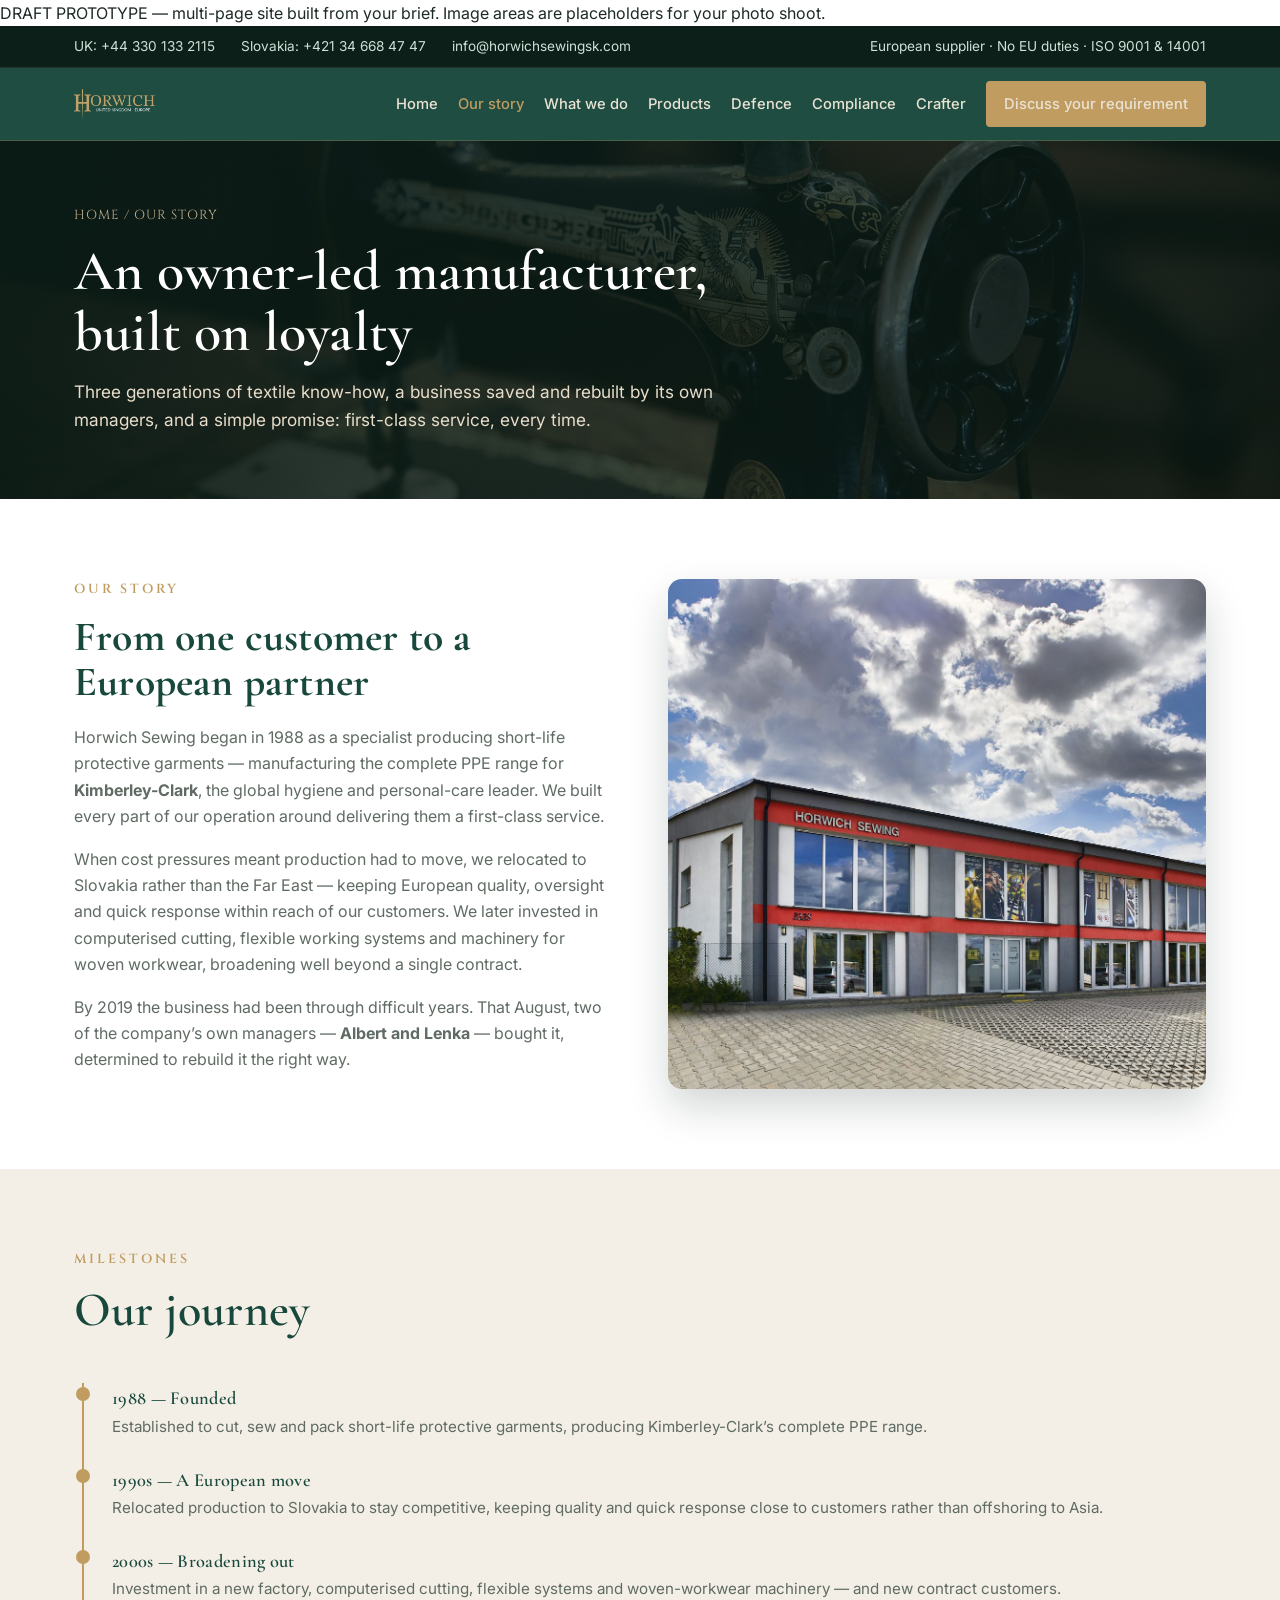
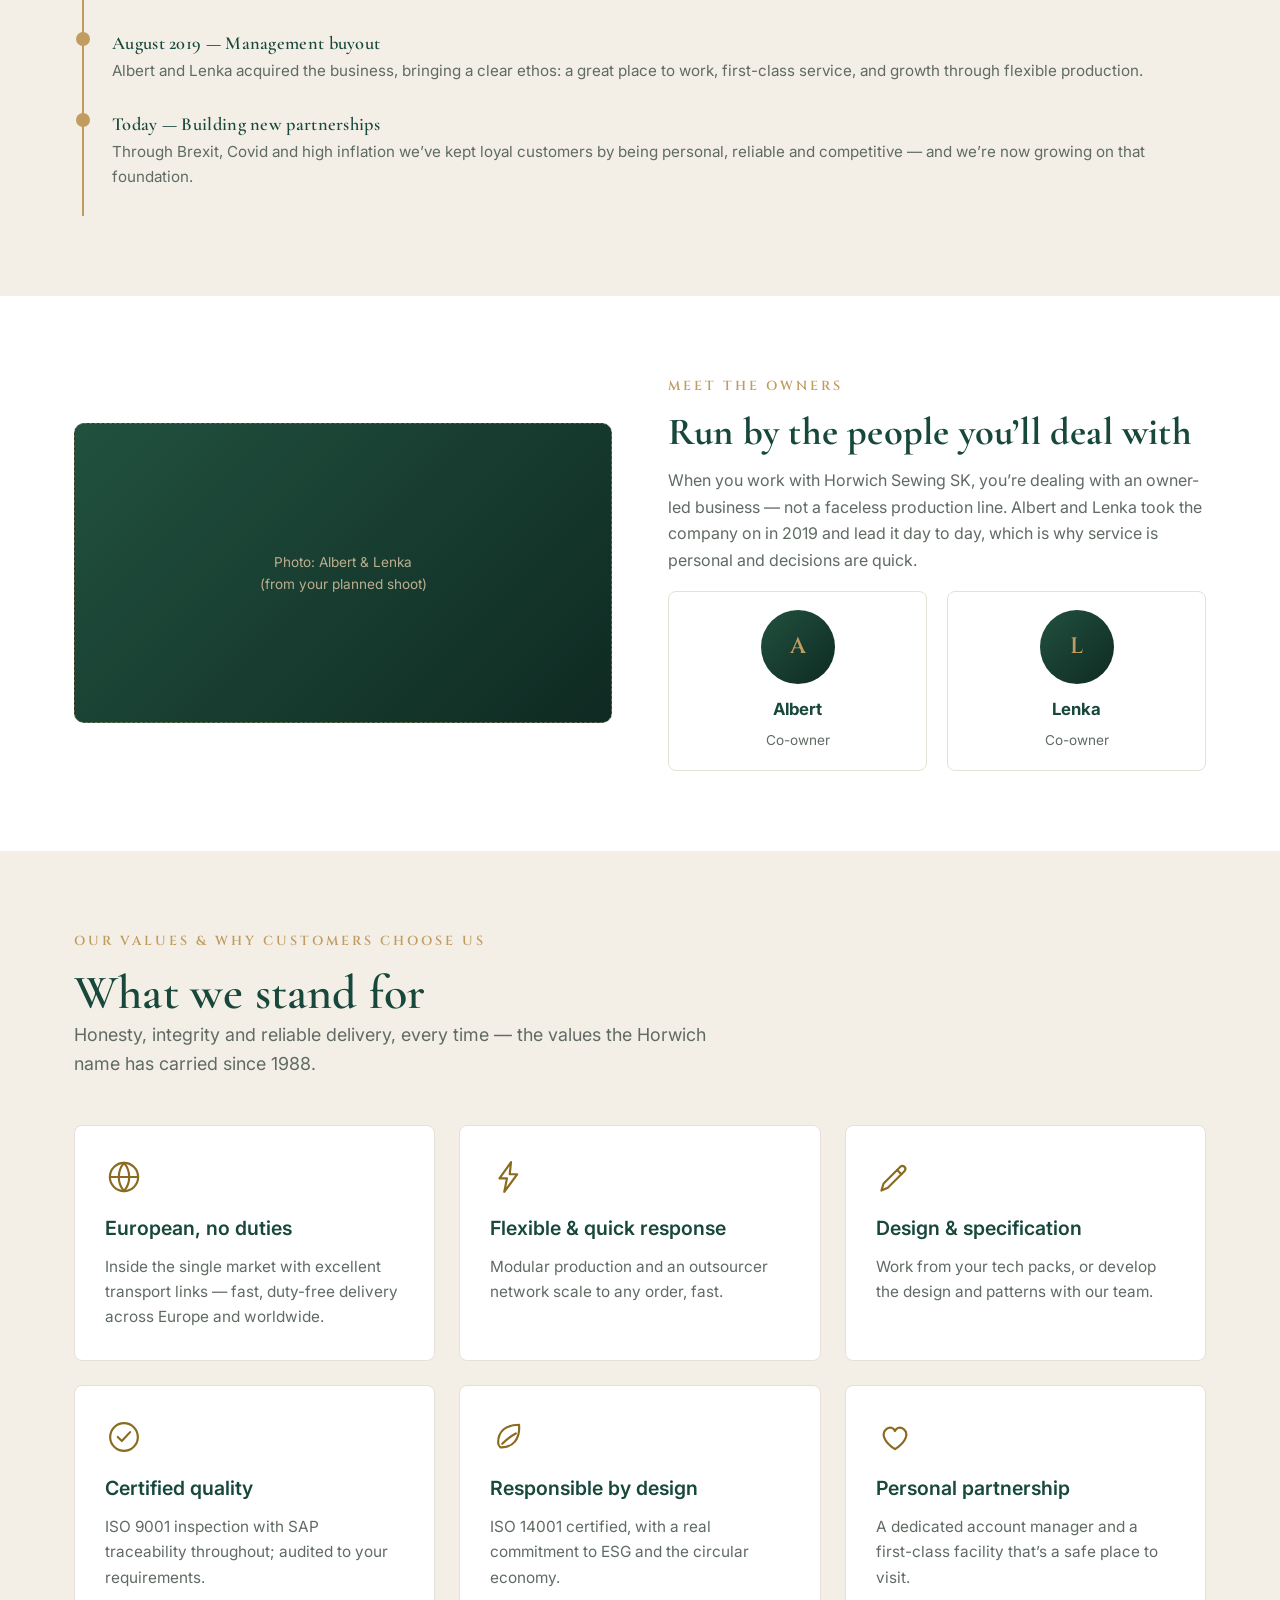
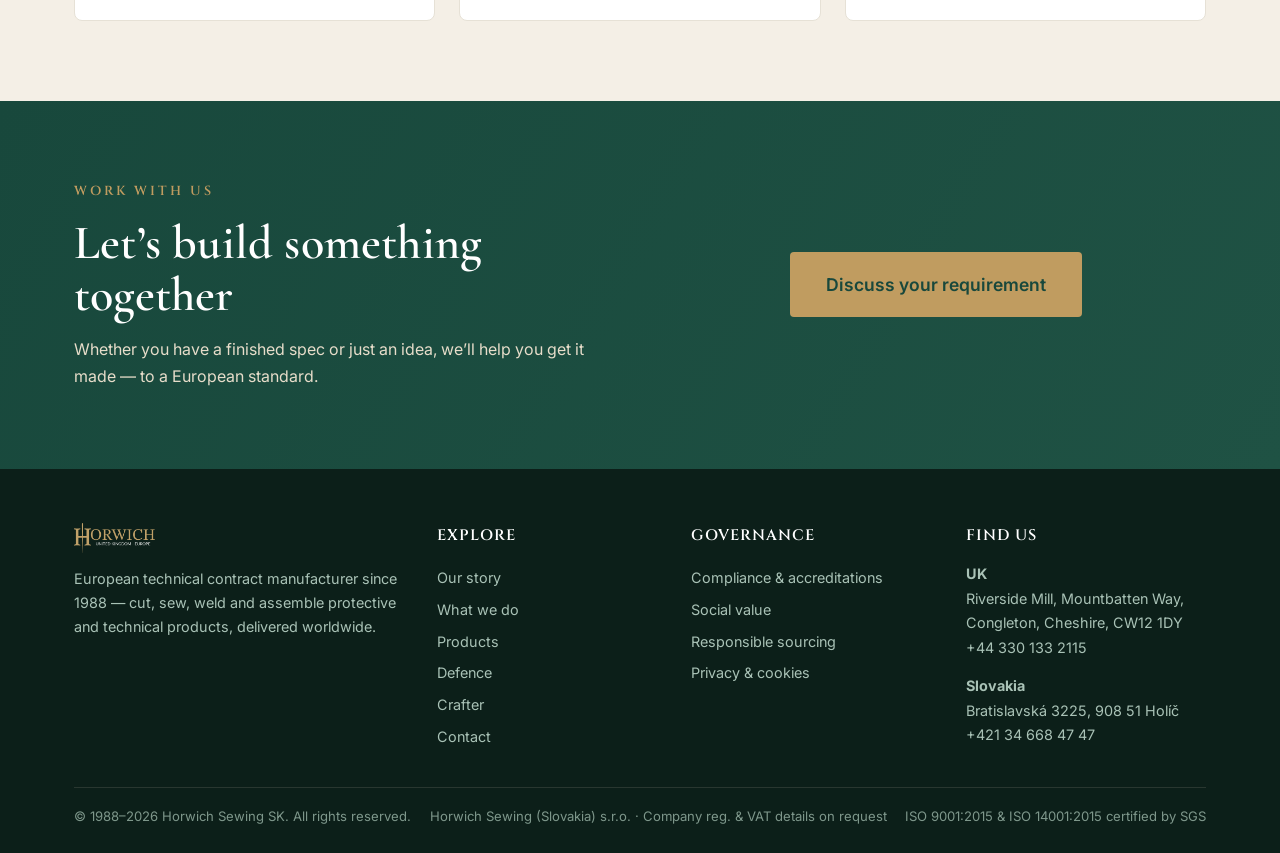
==== about.html @ ee8b5ba8 "CTA copy: 'Discuss your requirement' (consultative) replaces 'Request a quote' sitewide; reword cont" ====
<!DOCTYPE html>
<html lang="en">
<head>
<meta charset="UTF-8">
<meta name="viewport" content="width=device-width, initial-scale=1.0">
<title>Our Story — Horwich Sewing SK</title>
<meta name="description" content="An owner-led European technical manufacturer since 1988. From Kimberley-Clark’s PPE producer to a 2019 management buyout — the Horwich Sewing SK story.">
<link rel="icon" href="assets/favicon.jpg">
<link rel="stylesheet" href="styles.css">
<link rel="canonical" href="https://www.horwichsewingsk.com/about.html">
<meta name="robots" content="index, follow, max-image-preview:large, max-snippet:-1">
<script>(function(){if(!/(^|\.)horwichsewingsk\.com$/i.test(location.hostname)){var m=document.querySelector('meta[name="robots"]');if(m)m.content='noindex, nofollow';}})();</script>
<meta property="og:type" content="website">
<meta property="og:site_name" content="Horwich Sewing SK">
<meta property="og:title" content="Our Story — Horwich Sewing SK">
<meta property="og:description" content="An owner-led European technical manufacturer since 1988. From Kimberley-Clark’s PPE producer to a 2019 management buyout — the Horwich Sewing SK story.">
<meta property="og:url" content="https://www.horwichsewingsk.com/about.html">
<meta property="og:image" content="https://www.horwichsewingsk.com/assets/og-image.png">
<meta property="og:locale" content="en_GB">
<meta name="twitter:card" content="summary_large_image">
<meta name="twitter:title" content="Our Story — Horwich Sewing SK">
<meta name="twitter:description" content="An owner-led European technical manufacturer since 1988. From Kimberley-Clark’s PPE producer to a 2019 management buyout — the Horwich Sewing SK story.">
<meta name="twitter:image" content="https://www.horwichsewingsk.com/assets/og-image.png">
<script type="application/ld+json">{"@context": "https://schema.org", "@type": "Organization", "name": "Horwich Sewing SK", "legalName": "Horwich Sewing (Slovakia) s.r.o.", "url": "https://www.horwichsewingsk.com/", "logo": "https://www.horwichsewingsk.com/assets/horwich-logo.png", "image": "https://www.horwichsewingsk.com/assets/og-image.png", "description": "European technical contract manufacturer since 1988. Protective and technical garments and sewn products — cut, sewn, high-frequency and ultrasonic welded, taped and assembled to specification. ISO 9001 and 14001 certified, delivered worldwide.", "foundingDate": "1988", "email": "info@horwichsewingsk.com", "areaServed": "Worldwide", "sameAs": ["https://craftercollection.com"], "knowsAbout": ["Technical contract manufacturing", "Protective clothing", "PPE", "Fire-protective garments", "Chemical protective clothing", "High-frequency and ultrasonic welding", "Taped seams", "Workwear", "Cut make and trim", "Technical textiles"], "address": [{"@type": "PostalAddress", "streetAddress": "Riverside Mill, Mountbatten Way", "addressLocality": "Congleton", "addressRegion": "Cheshire", "postalCode": "CW12 1DY", "addressCountry": "GB"}, {"@type": "PostalAddress", "streetAddress": "Bratislavská 3225", "addressLocality": "Holíč", "postalCode": "908 51", "addressCountry": "SK"}], "contactPoint": [{"@type": "ContactPoint", "telephone": "+44 330 133 2115", "contactType": "sales", "areaServed": "GB", "email": "info@horwichsewingsk.com"}, {"@type": "ContactPoint", "telephone": "+421 34 668 47 47", "contactType": "sales", "areaServed": "SK"}]}</script>
</head>
<body>
<div class="notice">DRAFT PROTOTYPE — multi-page site built from your brief. Image areas are placeholders for your photo shoot.</div>

<div class="topbar"><div class="wrap">
  <a href="tel:+443301332115">UK: +44 330 133 2115</a>
  <a href="tel:+421346684747">Slovakia: +421 34 668 47 47</a>
  <a href="mailto:info@horwichsewingsk.com">info@horwichsewingsk.com</a>
  <span class="sep"></span><span>European supplier · No EU duties · ISO 9001 &amp; 14001</span>
</div></div>

<header><div class="wrap">
  <a href="index.html" class="logo"><img src="assets/horwich-logo.png" alt="Horwich Sewing SK"></a>
  <nav class="main">
    <a href="index.html">Home</a>
    <a href="about.html" class="active">Our story</a>
    <a href="what-we-do.html">What we do</a>
    <a href="products.html">Products</a>
    <a href="defence.html">Defence</a>
    <a href="compliance.html">Compliance</a>
    <a href="crafter.html">Crafter</a>
    <a href="contact.html" class="btn btn-gold" style="padding:9px 16px">Discuss your requirement</a>
  </nav>
  <button class="nav-toggle">&#9776;</button>
</div></header>

<section class="phero"><div class="wrap">
  <div class="crumbs"><a href="index.html">Home</a> / Our story</div>
  <h1>An owner-led manufacturer,<br>built on loyalty</h1>
  <p>Three generations of textile know-how, a business saved and rebuilt by its own managers, and a simple promise: first-class service, every time.</p>
</div></section>

<!-- Story -->
<section>
  <div class="wrap split">
    <div>
      <div class="eyebrow">Our story</div>
      <h2 style="font-size:clamp(1.9rem,4vw,2.6rem);color:var(--green);font-weight:700;margin-bottom:18px">From one customer to a European partner</h2>
      <p>Horwich Sewing began in 1988 as a specialist producing short-life protective garments — manufacturing the complete PPE range for <strong>Kimberley-Clark</strong>, the global hygiene and personal-care leader. We built every part of our operation around delivering them a first-class service.</p>
      <p>When cost pressures meant production had to move, we relocated to Slovakia rather than the Far East — keeping European quality, oversight and quick response within reach of our customers. We later invested in computerised cutting, flexible working systems and machinery for woven workwear, broadening well beyond a single contract.</p>
      <p>By 2019 the business had been through difficult years. That August, two of the company’s own managers — <strong>Albert and Lenka</strong> — bought it, determined to rebuild it the right way.</p>
    </div>
    <img class="shot" src="assets/photos/building.jpg" alt="The Horwich Sewing facility">
  </div>
</section>

<!-- Timeline -->
<section class="soft">
  <div class="wrap">
    <div class="head"><div class="eyebrow">Milestones</div><h2>Our journey</h2></div>
    <div class="timeline">
      <div class="tl"><h4>1988 — Founded</h4><p>Established to cut, sew and pack short-life protective garments, producing Kimberley-Clark’s complete PPE range.</p></div>
      <div class="tl"><h4>1990s — A European move</h4><p>Relocated production to Slovakia to stay competitive, keeping quality and quick response close to customers rather than offshoring to Asia.</p></div>
      <div class="tl"><h4>2000s — Broadening out</h4><p>Investment in a new factory, computerised cutting, flexible systems and woven-workwear machinery — and new contract customers.</p></div>
      <div class="tl"><h4>August 2019 — Management buyout</h4><p>Albert and Lenka acquired the business, bringing a clear ethos: a great place to work, first-class service, and growth through flexible production.</p></div>
      <div class="tl"><h4>Today — Building new partnerships</h4><p>Through Brexit, Covid and high inflation we’ve kept loyal customers by being personal, reliable and competitive — and we’re now growing on that foundation.</p></div>
    </div>
  </div>
</section>

<!-- Owners -->
<section>
  <div class="wrap split">
    <div class="imgph">Photo: Albert &amp; Lenka<br>(from your planned shoot)</div>
    <div>
      <div class="eyebrow">Meet the owners</div>
      <h2 style="font-size:clamp(1.8rem,3.5vw,2.4rem);color:var(--green);font-weight:700;margin-bottom:14px">Run by the people you’ll deal with</h2>
      <p>When you work with Horwich Sewing SK, you’re dealing with an owner-led business — not a faceless production line. Albert and Lenka took the company on in 2019 and lead it day to day, which is why service is personal and decisions are quick.</p>
      <div class="owners">
        <div class="owner"><div class="av">A</div><h4>Albert</h4><span>Co-owner</span></div>
        <div class="owner"><div class="av">L</div><h4>Lenka</h4><span>Co-owner</span></div>
      </div>
    </div>
  </div>
</section>

<!-- Values / why us -->
<section class="soft">
  <div class="wrap">
    <div class="head"><div class="eyebrow">Our values &amp; why customers choose us</div><h2>What we stand for</h2>
      <p class="lead">Honesty, integrity and reliable delivery, every time — the values the Horwich name has carried since 1988.</p></div>
    <div class="grid g3">
      <div class="card"><div class="ico"><svg viewBox="0 0 28 28" fill="none" stroke="currentColor" stroke-width="1.6" stroke-linecap="round" stroke-linejoin="round" aria-hidden="true"><circle cx="14" cy="14" r="10.4"/><path d="M3.6 14 H24.4"/><path d="M14 3.6 a16 16 0 0 1 0 20.8 a16 16 0 0 1 0 -20.8"/></svg></div><h3>European, no duties</h3><p>Inside the single market with excellent transport links — fast, duty-free delivery across Europe and worldwide.</p></div>
      <div class="card"><div class="ico"><svg viewBox="0 0 28 28" fill="none" stroke="currentColor" stroke-width="1.6" stroke-linecap="round" stroke-linejoin="round" aria-hidden="true"><path d="M15.5 3 L7 15 h5.5 l-2 10 l9.5-13 H14.5 Z"/></svg></div><h3>Flexible &amp; quick response</h3><p>Modular production and an outsourcer network scale to any order, fast.</p></div>
      <div class="card"><div class="ico"><svg viewBox="0 0 28 28" fill="none" stroke="currentColor" stroke-width="1.6" stroke-linecap="round" stroke-linejoin="round" aria-hidden="true"><path d="M4 24 l1.6-5.2 L18 6.4 a2.2 2.2 0 0 1 3.1 3.1 L8.7 21.9 Z"/><path d="M15.6 8.8 l3.1 3.1"/></svg></div><h3>Design &amp; specification</h3><p>Work from your tech packs, or develop the design and patterns with our team.</p></div>
      <div class="card"><div class="ico"><svg viewBox="0 0 28 28" fill="none" stroke="currentColor" stroke-width="1.6" stroke-linecap="round" stroke-linejoin="round" aria-hidden="true"><circle cx="14" cy="14" r="10.2"/><path d="M9.4 14 l3 3 l6.1-6.6"/></svg></div><h3>Certified quality</h3><p>ISO 9001 inspection with SAP traceability throughout; audited to your requirements.</p></div>
      <div class="card"><div class="ico"><svg viewBox="0 0 28 28" fill="none" stroke="currentColor" stroke-width="1.6" stroke-linecap="round" stroke-linejoin="round" aria-hidden="true"><path d="M21.4 5 C11.4 5 6 10 6 18 C6 19.2 6.6 20.6 7.6 21.6 C16.4 22 22.4 16 21.4 5 Z"/><path d="M9 19 C13 15 16 13 19 11.4"/></svg></div><h3>Responsible by design</h3><p>ISO 14001 certified, with a real commitment to ESG and the circular economy.</p></div>
      <div class="card"><div class="ico"><svg viewBox="0 0 28 28" fill="none" stroke="currentColor" stroke-width="1.6" stroke-linecap="round" stroke-linejoin="round" aria-hidden="true"><path d="M14 23 C5 17 4 11 7.6 8.2 C10.1 6.2 13 7.1 14 9.6 C15 7.1 17.9 6.2 20.4 8.2 C24 11 23 17 14 23 Z"/></svg></div><h3>Personal partnership</h3><p>A dedicated account manager and a first-class facility that’s a safe place to visit.</p></div>
    </div>
  </div>
</section>

<section class="cta"><div class="wrap">
  <div><div class="eyebrow">Work with us</div><h2>Let’s build something together</h2>
    <p>Whether you have a finished spec or just an idea, we’ll help you get it made — to a European standard.</p></div>
  <div style="text-align:center;align-self:center"><a href="contact.html" class="btn btn-gold" style="font-size:1.1rem;padding:16px 34px">Discuss your requirement</a></div>
</div></section>

<footer>
  <div class="wrap">
    <div class="cols">
      <div><div class="footlogo"><img src="assets/horwich-logo.png" alt="Horwich Sewing SK"></div>
        <p style="max-width:340px">European technical contract manufacturer since 1988 — cut, sew, weld and assemble protective and technical products, delivered worldwide.</p></div>
      <div><h4>Explore</h4><nav>
        <a href="about.html">Our story</a><a href="what-we-do.html">What we do</a>
        <a href="products.html">Products</a><a href="defence.html">Defence</a>
        <a href="crafter.html">Crafter</a><a href="contact.html">Contact</a></nav></div>
      <div><h4>Governance</h4><nav>
        <a href="compliance.html">Compliance &amp; accreditations</a><a href="social-value.html">Social value</a>
        <a href="responsible-sourcing.html">Responsible sourcing</a><a href="privacy.html">Privacy &amp; cookies</a></nav></div>
      <div><h4>Find us</h4>
        <address><strong>UK</strong><br>Riverside Mill, Mountbatten Way,<br>Congleton, Cheshire, CW12 1DY<br><a href="tel:+443301332115">+44 330 133 2115</a></address>
        <address style="margin-top:14px"><strong>Slovakia</strong><br>Bratislavská 3225, 908 51 Holíč<br><a href="tel:+421346684747">+421 34 668 47 47</a></address></div>
    </div>
    <div class="foot-bot"><span>© 1988–2026 Horwich Sewing SK. All rights reserved.</span><span>Horwich Sewing (Slovakia) s.r.o. · Company reg. &amp; VAT details on request</span><span>ISO 9001:2015 &amp; ISO 14001:2015 certified by SGS</span></div>
  </div>
</footer>
<script>document.querySelector('.nav-toggle').addEventListener('click',function(){var n=document.querySelector('nav.main');n.style.display=(n.style.display==='flex')?'none':'flex';n.style.flexDirection='column';n.style.position='absolute';n.style.top='62px';n.style.right='24px';n.style.background='#18483C';n.style.padding='16px 22px';n.style.borderRadius='8px';n.style.gap='14px';});</script>
</body>
</html>
---- styles.css ----
/* Horwich Sewing SK — shared stylesheet (brand: deep green / gold / cream) */
@import url('https://fonts.googleapis.com/css2?family=Cinzel:wght@500;600&family=Cormorant+Garamond:wght@500;600;700&family=Inter:wght@400;500;600&display=swap');

:root{
  --green:#18483C; --green2:#1f5244; --green-dark:#0c1f19; --gold:#C09C60; --gold2:#d8bd8a;
  --ink:#1d2a25; --grey:#5f6b63; --line:#e6e1d6; --bg:#ffffff; --soft:#f4efe6; --cream:#F2E7D6;
  --display:'Cormorant Garamond',Georgia,serif; --stamp:'Cinzel',serif; --body:'Inter',system-ui,sans-serif;
  --maxw:1180px;
}
*{box-sizing:border-box;margin:0;padding:0}
html{scroll-behavior:smooth}
body{font-family:var(--body);color:var(--ink);background:var(--bg);line-height:1.65;-webkit-font-smoothing:antialiased}
h1,h2{font-family:var(--display);font-weight:600;letter-spacing:.2px;line-height:1.1}
h3{font-family:var(--body);font-weight:600}
a{color:inherit;text-decoration:none}
img{max-width:100%;display:block}
.wrap{max-width:var(--maxw);margin:0 auto;padding:0 24px}
.accent{color:var(--gold)}
.center{margin-left:auto;margin-right:auto;text-align:center}
.btn{display:inline-block;font-weight:600;font-size:.95rem;padding:13px 26px;border-radius:4px;transition:.2s;cursor:pointer;border:2px solid transparent;font-family:var(--body)}
.btn-gold{background:var(--gold);color:var(--green)}
.btn-gold:hover{background:var(--gold2)}
.btn-ghost{border-color:rgba(242,231,214,.55);color:#fff}
.btn-ghost:hover{border-color:var(--gold);color:var(--gold)}
.btn-dark{background:var(--green);color:#fff}
.btn-dark:hover{background:var(--green2)}
.eyebrow{font-family:var(--stamp);text-transform:uppercase;letter-spacing:3px;font-weight:600;color:var(--gold);font-size:.82rem;margin-bottom:14px}
section{padding:80px 0}
.lead{font-size:1.12rem;color:var(--grey);max-width:680px}
.soft{background:var(--soft)}

/* top bar + header */
.topbar{background:var(--green-dark);color:#cfe0d6;font-size:.85rem;border-bottom:1px solid rgba(242,231,214,.10)}
.topbar .wrap{display:flex;flex-wrap:wrap;gap:8px 26px;align-items:center;padding-top:9px;padding-bottom:9px}
.topbar a:hover{color:#fff}.topbar .sep{margin-left:auto}
header{position:sticky;top:0;z-index:50;background:rgba(24,72,60,.97);backdrop-filter:blur(6px);border-bottom:1px solid rgba(192,156,96,.25)}
header .wrap{display:flex;align-items:center;justify-content:space-between;padding-top:13px;padding-bottom:13px}
.logo{display:flex;align-items:center}
.logo img{height:30px;width:auto}
nav.main{display:flex;gap:20px;align-items:center}
nav.main a{color:#eae3d5;font-size:.92rem;font-weight:500}
nav.main a:hover,nav.main a.active{color:var(--gold)}
.nav-toggle{display:none;background:none;border:0;color:#fff;font-size:1.6rem;cursor:pointer}

/* hero (home) */
.hero{position:relative;overflow:hidden;color:#fff;background:linear-gradient(120deg,rgba(11,28,22,.92),rgba(11,28,22,.50)),url('assets/photos/factory-hero.jpg') center/cover no-repeat;padding:0}
.hero-bg{position:absolute;inset:0;width:100%;height:100%;object-fit:cover;z-index:0}
.hero::after{content:"";position:absolute;inset:0;z-index:1;background:linear-gradient(120deg,rgba(11,28,22,.90),rgba(11,28,22,.48))}
.hero .wrap{position:relative;z-index:2;padding-top:100px;padding-bottom:108px;max-width:920px}
.hero h1{font-size:clamp(2.7rem,5.8vw,4.6rem);font-weight:600;color:#fff}
.hero p{font-size:1.22rem;color:#eee7d8;margin:22px 0 32px;max-width:680px}
.hero .cta-row{display:flex;gap:14px;flex-wrap:wrap}

/* interior page hero */
.phero{color:#fff;background:linear-gradient(120deg,rgba(11,28,22,.93),rgba(11,28,22,.72)),url('assets/photos/machine-detail.jpg') center/cover no-repeat;padding:64px 0}
.phero h1{font-size:clamp(2.2rem,4.6vw,3.5rem);font-weight:600;color:#fff}
.phero p{color:#e7ddca;max-width:640px;margin-top:14px;font-size:1.08rem}
.crumbs{font-size:.82rem;color:#bfae8c;margin-bottom:14px;font-family:var(--stamp);letter-spacing:1px;text-transform:uppercase}
.crumbs a:hover{color:var(--gold)}

/* stat bar */
.stats{background:var(--gold);color:var(--green)}
.stats .wrap{display:grid;grid-template-columns:repeat(5,1fr);gap:8px;padding-top:26px;padding-bottom:26px;text-align:center}
.stat .num{font-family:var(--stamp);font-size:1.95rem;font-weight:600;line-height:1;color:var(--green)}
.stat .lbl{font-size:.78rem;font-weight:600;text-transform:uppercase;letter-spacing:.5px;margin-top:8px;color:#3a2f12}

/* section heads */
.head{max-width:700px;margin-bottom:46px}
.head h2{font-size:clamp(2.1rem,4vw,3rem);font-weight:600;color:var(--green)}

/* cards */
.grid{display:grid;gap:24px}
.g3{grid-template-columns:repeat(3,1fr)}
.g2{grid-template-columns:repeat(2,1fr)}
.card{background:#fff;border:1px solid var(--line);border-radius:8px;padding:30px;transition:.2s}
.card:hover{box-shadow:0 14px 34px rgba(24,72,60,.12);transform:translateY(-3px)}
.card h3{font-size:1.22rem;color:var(--green);margin-bottom:10px;font-weight:600}
.card p{color:var(--grey);font-size:.96rem}
.card a.more{display:inline-block;margin-top:12px;color:#8a6b1f;font-weight:600;font-size:.9rem;font-family:var(--body)}
.ico{width:42px;height:42px;display:flex;align-items:center;justify-content:flex-start;margin-bottom:14px;color:#8a6b1f}
.ico svg{width:38px;height:38px;display:block}

/* image placeholder */
.imgph{background:linear-gradient(135deg,#21513f,#0f2a22);border-radius:10px;min-height:300px;display:flex;align-items:center;justify-content:center;color:#bcae8f;font-size:.85rem;text-align:center;padding:20px;border:1px dashed rgba(192,156,96,.45)}

/* split */
.split{display:grid;grid-template-columns:1fr 1fr;gap:56px;align-items:center}
.split p{margin-bottom:16px;color:var(--grey)}

/* owners */
.owners{display:grid;grid-template-columns:1fr 1fr;gap:20px;margin-top:18px}
.owner{background:#fff;border:1px solid var(--line);border-radius:8px;padding:18px;text-align:center}
.owner .av{width:74px;height:74px;border-radius:50%;background:linear-gradient(135deg,#21513f,#0f2a22);margin:0 auto 12px;display:flex;align-items:center;justify-content:center;color:var(--gold);font-family:var(--stamp);font-weight:600;font-size:1.4rem}
.owner h4{color:var(--green);font-size:1.05rem;margin-bottom:2px}.owner span{color:var(--grey);font-size:.85rem}

/* values / timeline */
.timeline{border-left:2px solid var(--gold);margin-left:8px}
.tl{position:relative;padding:0 0 26px 28px}
.tl:before{content:"";position:absolute;left:-8px;top:4px;width:14px;height:14px;border-radius:50%;background:var(--gold)}
.tl h4{color:var(--green);font-size:1.15rem;font-family:var(--display);font-weight:600;letter-spacing:.3px}
.tl p{color:var(--grey);font-size:.95rem}

/* process steps */
.steps{counter-reset:s;display:grid;grid-template-columns:repeat(4,1fr);gap:18px}
.step{position:relative;background:#fff;border:1px solid var(--line);border-radius:8px;padding:26px 22px 22px}
.step:before{counter-increment:s;content:"0" counter(s);font-family:var(--stamp);font-weight:600;font-size:1.5rem;color:var(--gold);display:block;margin-bottom:8px}
.step h3{font-size:1.05rem;color:var(--green);margin-bottom:6px;font-weight:600}.step p{font-size:.9rem;color:var(--grey)}

/* capability list */
.caps{display:grid;grid-template-columns:repeat(2,1fr);gap:12px 30px;margin-top:8px}
.caps li{list-style:none;padding:10px 0 10px 30px;position:relative;color:var(--ink);border-bottom:1px solid var(--line)}
.caps li:before{content:"\2713";position:absolute;left:0;top:9px;color:var(--gold);font-weight:700}

/* industries */
.ind-grid{display:grid;grid-template-columns:repeat(4,1fr);gap:14px}
.ind{background:var(--green);color:#fff;border-radius:8px;padding:22px 20px;font-weight:600;position:relative;overflow:hidden}
.ind small{display:block;color:#a9c2b6;font-weight:400;font-size:.84rem;margin-top:6px}
.ind.feat{background:linear-gradient(135deg,#23604e,#0f2a22);border:1px solid var(--gold)}
.ind.feat .tag{position:absolute;top:12px;right:12px;background:var(--gold);color:var(--green);font-size:.62rem;font-weight:700;padding:3px 8px;border-radius:3px;letter-spacing:.5px;font-family:var(--body)}

/* defence band */
.defence{background:var(--green2);color:#fff}
.defence .wrap{display:grid;grid-template-columns:1.1fr .9fr;gap:50px;align-items:center}
.defence h2{color:#fff;font-size:clamp(2rem,3.5vw,2.7rem);font-weight:600}
.defence ul{list-style:none;margin-top:20px}
.defence li{padding:10px 0 10px 30px;position:relative;color:#e7ddca}
.defence li:before{content:"";position:absolute;left:0;top:17px;width:14px;height:14px;border:2px solid var(--gold);border-radius:50%}
.badge-eu{background:rgba(192,156,96,.14);border:1px solid var(--gold);border-radius:10px;padding:28px}
.badge-eu .big{font-family:var(--stamp);font-size:2.1rem;color:var(--gold);font-weight:600;line-height:1}
.badge-eu p{color:#e7ddca;margin-top:8px;font-size:.94rem}

/* quote */
.quote{max-width:840px;margin:0 auto;text-align:center}
.quote .mark{font-family:var(--display);font-size:4.5rem;color:var(--gold);line-height:.6}
.quote blockquote{font-family:var(--display);font-size:1.6rem;color:var(--green);font-weight:500;margin:14px 0 24px;font-style:italic;line-height:1.4}
.quote cite{font-style:normal;color:var(--grey);font-weight:600;font-family:var(--body);font-size:.95rem}

/* certs */
.certs-grid{display:grid;grid-template-columns:1fr 1fr;gap:24px}
.certbox{background:#fff;border:1px solid var(--line);border-radius:10px;padding:30px;display:flex;gap:22px}
.certbox .c-ico{flex:0 0 70px;height:70px;border-radius:50%;background:var(--green);color:var(--gold);display:flex;align-items:center;justify-content:center;font-family:var(--stamp);font-weight:600;font-size:.85rem;text-align:center;line-height:1.05}
.certbox h3{color:var(--green);font-size:1.2rem;margin-bottom:6px}
.certbox p{color:var(--grey);font-size:.92rem;margin-bottom:8px}
.certbox .meta{font-size:.8rem;color:#8a6b1f;font-weight:600}

/* sustainability */
.sustain{background:linear-gradient(120deg,#14352a,#0c1f19);color:#fff}
.sustain .wrap{display:grid;grid-template-columns:.7fr 1.3fr;gap:46px;align-items:center}
.sustain h2{color:#fff}.sustain p{color:#d8e2d8}.leaf{font-size:3rem;text-align:center}

/* crafter */
.crafter{background:var(--green);color:#fff;text-align:center}
.crafter h2{color:#fff}.crafter p{color:#e7ddca;max-width:640px;margin:14px auto 24px}

/* CTA / contact */
.cta{background:linear-gradient(120deg,var(--green),var(--green2));color:#fff}
.cta .wrap{display:grid;grid-template-columns:1fr 1fr;gap:50px;align-items:start}
.cta h2{color:#fff;font-size:clamp(2.1rem,4vw,3rem);font-weight:600}
.cta p{color:#e7ddca;margin-top:14px}
.form{background:#fff;border-radius:10px;padding:30px}
.form label{display:block;font-size:.85rem;font-weight:600;color:var(--green);margin:0 0 6px}
.form input,.form select,.form textarea{width:100%;padding:11px 13px;border:1px solid var(--line);border-radius:6px;margin-bottom:16px;font-family:inherit;font-size:.95rem;color:var(--ink)}
.form .row{display:grid;grid-template-columns:1fr 1fr;gap:14px}

/* footer */
footer{background:var(--green-dark);color:#a9c2b6;font-size:.9rem;padding:54px 0 26px}
footer .cols{display:grid;grid-template-columns:1.5fr 1fr 1.1fr 1.1fr;gap:36px;margin-bottom:34px}
.status{display:inline-block;font-size:.7rem;font-weight:700;letter-spacing:.4px;padding:3px 9px;border-radius:3px;text-transform:uppercase;font-family:var(--body)}
.status.held{background:#e7f0e6;color:#1f5a36;border:1px solid #b7d6b9}
.status.prog{background:#f6ecd4;color:#7a5e22;border:1px solid #e0cf9a}
.policy-note{background:#f6ecd4;border:1px solid #e0cf9a;border-radius:8px;padding:14px 18px;color:#6b5a2a;font-size:.9rem;margin-bottom:30px}
.faq{border-bottom:1px solid var(--line)}
.faq summary{cursor:pointer;font-weight:600;color:var(--green);font-size:1.05rem;padding:15px 30px 15px 0;list-style:none;position:relative}
.faq summary::-webkit-details-marker{display:none}
.faq summary:after{content:"+";position:absolute;right:2px;top:12px;color:var(--gold);font-size:1.4rem;line-height:1}
.faq[open] summary:after{content:"\2013"}
.faq p{color:var(--grey);padding:0 0 16px;margin:0;max-width:760px}

/* sector banners (mirrors factory window signage) */
.sectors{background:var(--green-dark);color:#fff}
.sectors .head h2{color:#fff}.sectors .lead{color:#a9c2b6}
.sectorgrid{display:grid;grid-template-columns:repeat(4,1fr);gap:14px}
.sector{position:relative;min-height:400px;border-radius:8px;overflow:hidden;display:flex;flex-direction:column;padding:26px 18px 22px;text-align:center;border:1px solid rgba(192,156,96,.3);background-color:#12281f;background-size:cover;background-position:center;transition:.3s}
.sector:before{content:"";position:absolute;inset:0;background:linear-gradient(180deg,rgba(8,18,14,.55) 0%,rgba(8,18,14,.12) 38%,rgba(8,18,14,.20) 100%)}
.sector>*{position:relative;z-index:1}
.sector:hover{transform:translateY(-4px);box-shadow:0 16px 40px rgba(0,0,0,.35)}
.sector h3{font-family:var(--stamp);text-transform:uppercase;letter-spacing:2px;color:#fff;font-size:1.12rem;font-weight:600;line-height:1.15}
.sector .srule{height:2px;width:46px;background:var(--gold);margin:9px auto 0}
.sector small{display:block;color:#dcd2bb;font-size:.8rem;margin-top:10px;font-family:var(--body)}
.sector .tagph{margin-top:auto;color:#bcae8f;font-size:.72rem;border:1px dashed rgba(192,156,96,.45);border-radius:4px;padding:5px 8px}
@media(max-width:900px){ .sectorgrid{grid-template-columns:repeat(2,1fr)} }
@media(max-width:560px){ .sectorgrid{grid-template-columns:1fr} }
footer h4{font-family:var(--stamp);color:#fff;text-transform:uppercase;letter-spacing:1px;margin-bottom:14px;font-size:.95rem;font-weight:600}
footer a:hover{color:var(--gold)}footer address{font-style:normal;line-height:1.7}
footer nav a{display:block;padding:4px 0}
.footlogo img{height:30px;width:auto;margin-bottom:14px}
.foot-bot{border-top:1px solid rgba(242,231,214,.12);padding-top:18px;display:flex;justify-content:space-between;flex-wrap:wrap;gap:10px;font-size:.82rem;color:#7e978b}

@media(max-width:900px){
  .stats .wrap{grid-template-columns:repeat(2,1fr);gap:22px 8px}
  .g3,.g2,.ind-grid,.steps,.caps,.defence .wrap,.cta .wrap,footer .cols,.split,.sustain .wrap,.certs-grid,.owners{grid-template-columns:1fr}
  nav.main{display:none}
  .nav-toggle{display:block}
}

.shot{width:100%;height:100%;min-height:320px;object-fit:cover;border-radius:14px;display:block;box-shadow:0 18px 40px rgba(11,28,22,.18)}
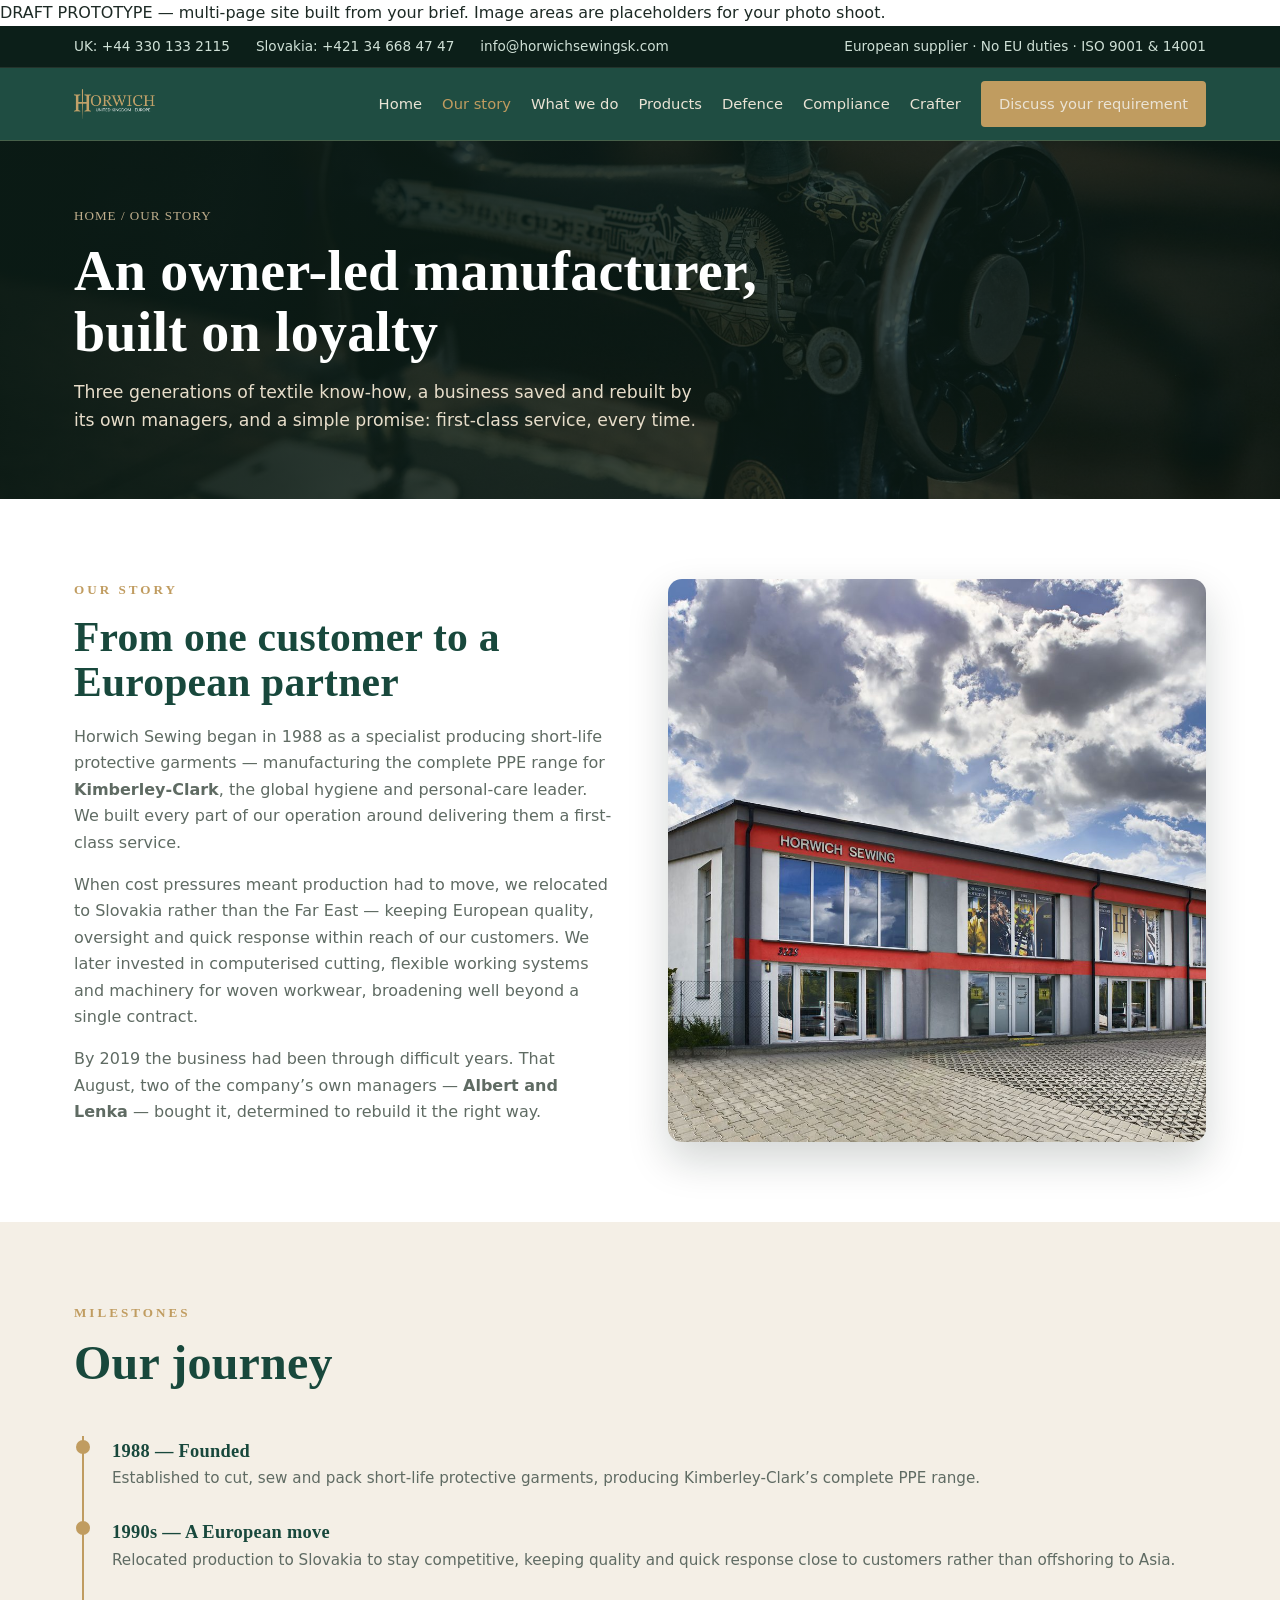
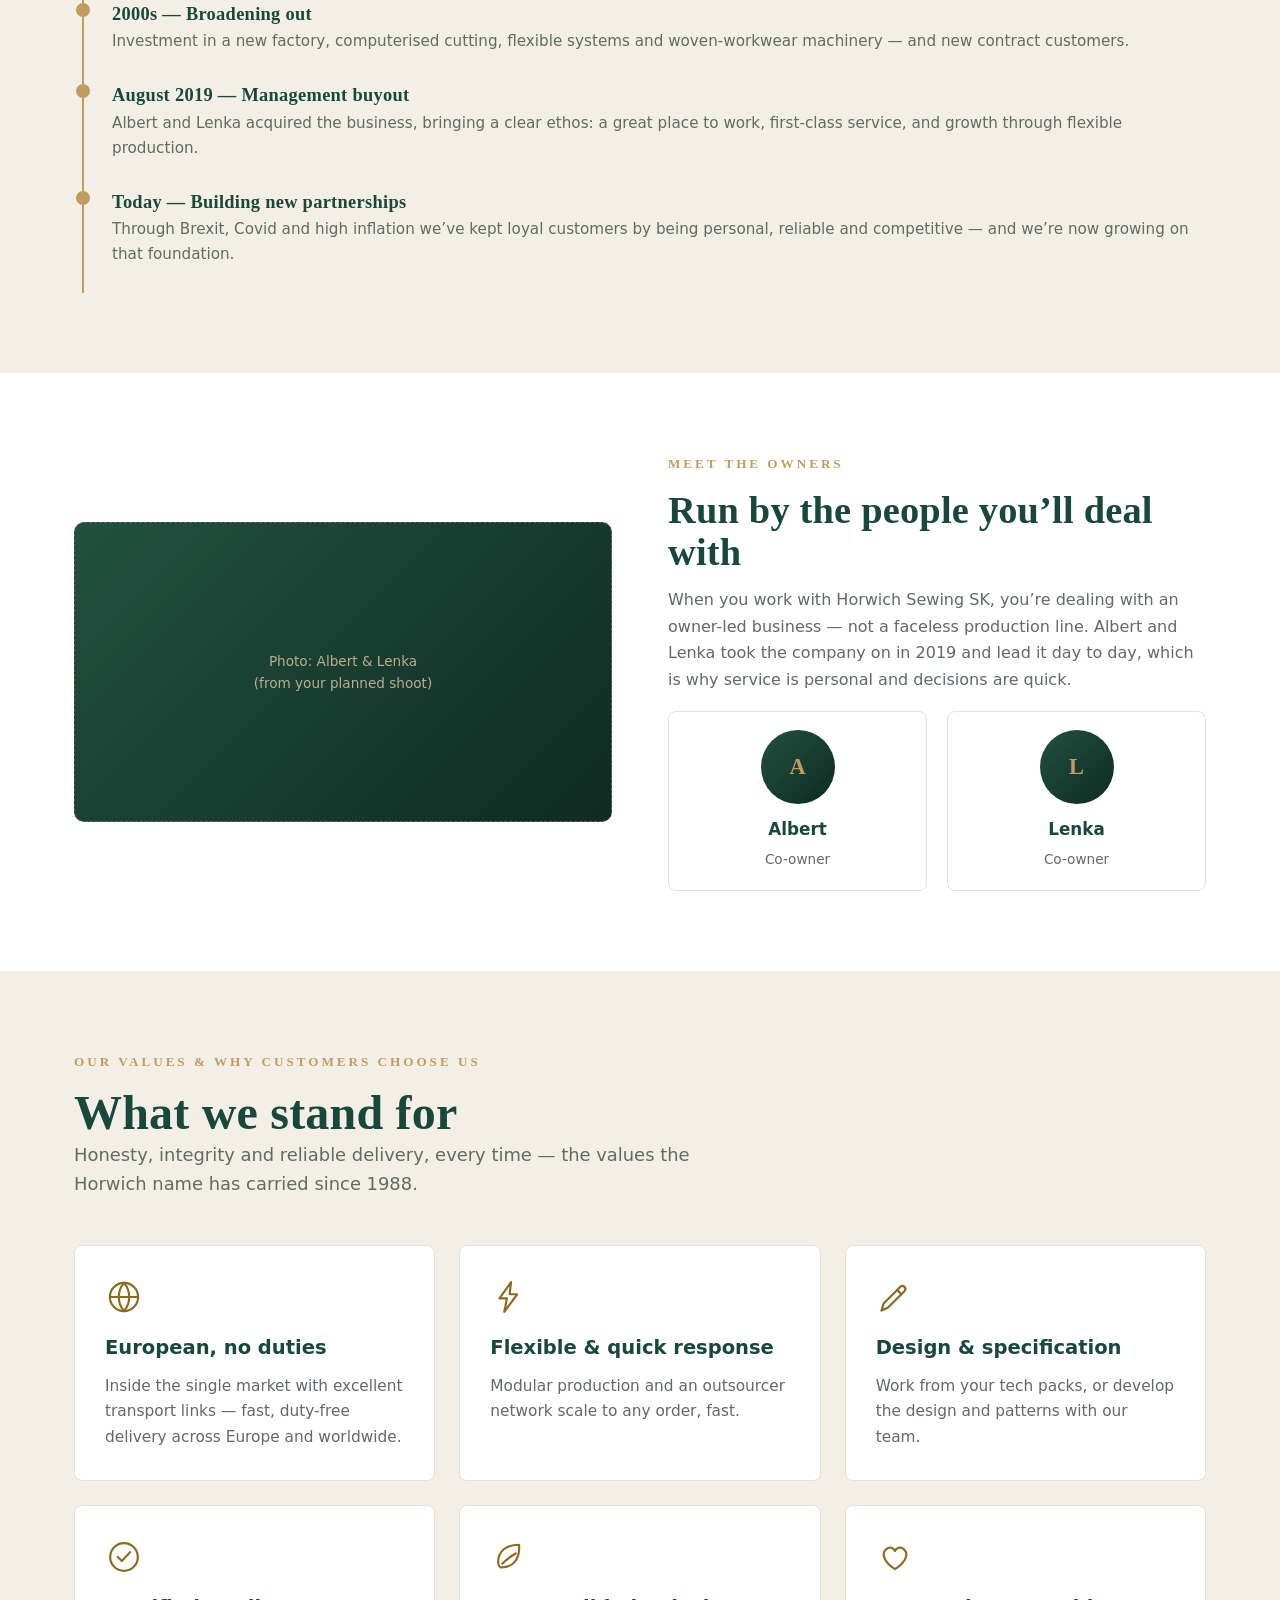
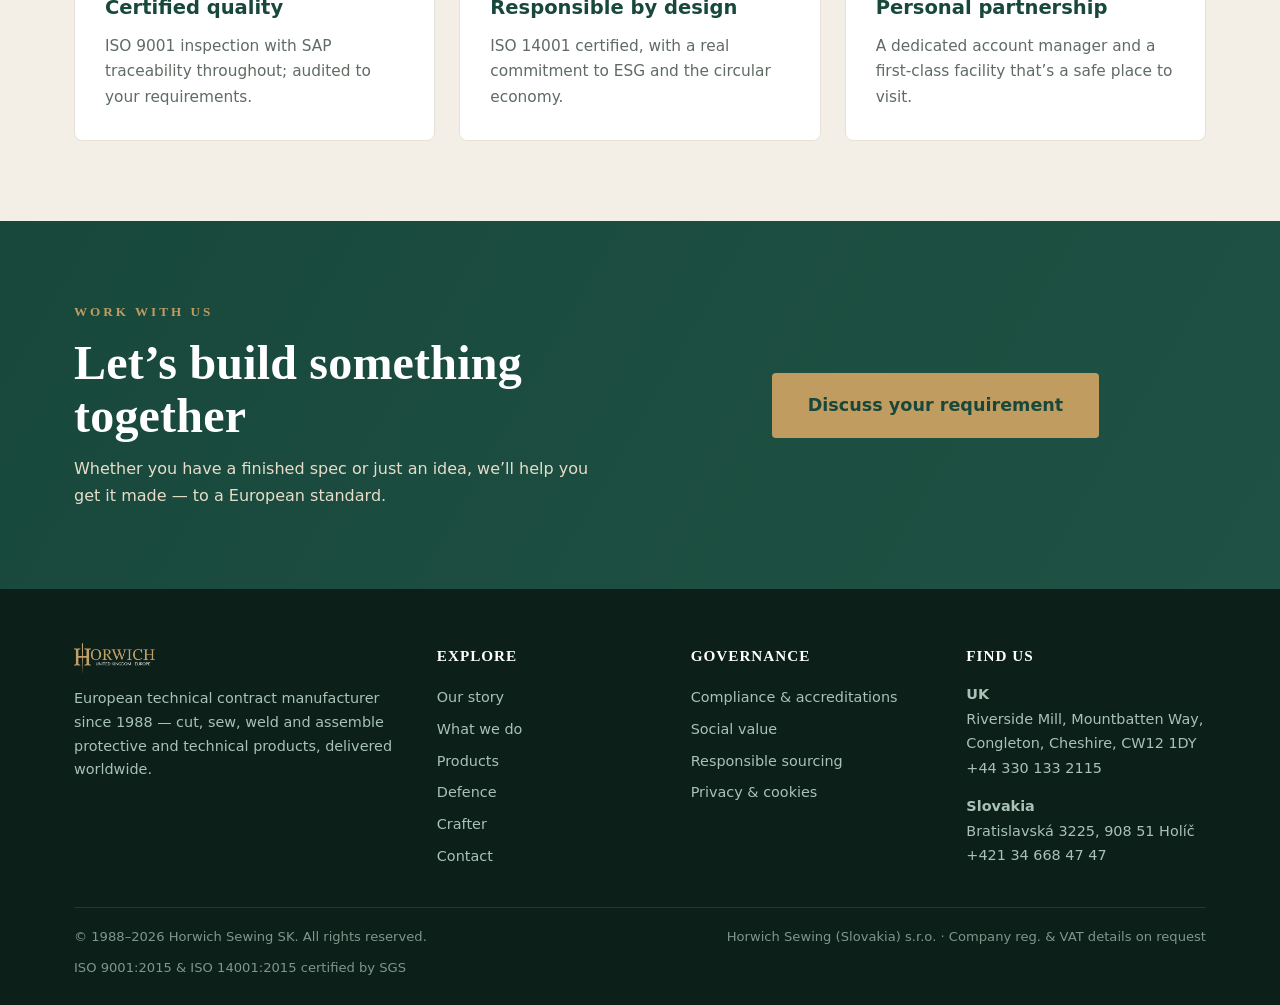
==== commit 634e3d0a: "Security hardening: CSP + security headers (_headers/.htaccess/nginx), per-page CSP+referrer meta, s" ====
--- a/about.html
+++ b/about.html
@@ -3,6 +3,8 @@
 <head>
 <meta charset="UTF-8">
 <meta name="viewport" content="width=device-width, initial-scale=1.0">
+<meta http-equiv="Content-Security-Policy" content="default-src 'self'; script-src 'self' 'unsafe-inline'; style-src 'self' 'unsafe-inline' https://fonts.googleapis.com; font-src 'self' https://fonts.gstatic.com; img-src 'self' data:; media-src 'self'; object-src 'none'; base-uri 'self'; form-action 'self'; upgrade-insecure-requests">
+<meta name="referrer" content="strict-origin-when-cross-origin">
 <title>Our Story — Horwich Sewing SK</title>
 <meta name="description" content="An owner-led European technical manufacturer since 1988. From Kimberley-Clark’s PPE producer to a 2019 management buyout — the Horwich Sewing SK story.">
 <link rel="icon" href="assets/favicon.jpg">
--- a/styles.css
+++ b/styles.css
@@ -204,3 +204,23 @@
 }
 
 .shot{width:100%;height:100%;min-height:320px;object-fit:cover;border-radius:14px;display:block;box-shadow:0 18px 40px rgba(11,28,22,.18)}
+
+.certactions{margin-top:10px}
+.certactions a{display:inline-block;margin-right:16px;color:#8a6b1f;font-weight:600;font-size:.9rem;text-decoration:none}
+.certactions a:hover{text-decoration:underline}
+.c-ico[role=button]{cursor:pointer;transition:transform .15s}
+.c-ico[role=button]:hover{transform:translateY(-2px)}
+.certthumbs{display:flex;gap:18px;flex-wrap:wrap}
+.certthumbs a{display:block;text-align:center;text-decoration:none;color:var(--grey);font-size:.82rem;font-weight:600}
+.certthumbs img{width:150px;height:212px;object-fit:cover;border:1px solid var(--line);border-radius:8px;box-shadow:0 12px 26px rgba(11,28,22,.14);display:block;margin-bottom:9px;transition:transform .15s}
+.certthumbs a:hover img{transform:translateY(-4px)}
+.lb{position:fixed;inset:0;background:rgba(11,28,22,.88);display:none;align-items:center;justify-content:center;z-index:9999;padding:28px}
+.lb.open{display:flex}
+.lb img{max-width:min(820px,92vw);max-height:90vh;border-radius:8px;box-shadow:0 30px 80px rgba(0,0,0,.55)}
+.lb .x{position:absolute;top:16px;right:28px;color:#fff;font-size:40px;line-height:1;cursor:pointer;font-family:Arial,sans-serif}
+
+.trusted{background:#fff;border-top:1px solid var(--line)}
+.logowall{display:flex;flex-wrap:wrap;gap:14px;justify-content:center;margin-top:6px}
+.logo-tile{display:inline-flex;align-items:center;padding:13px 22px;border:1px solid var(--line);border-radius:10px;font-family:var(--stamp);font-weight:600;font-size:.92rem;letter-spacing:.02em;color:var(--green);background:#fbf8f1}
+.logo-tile.road{color:#8a6b1f;background:#fff;border-style:dashed}
+.trust-note{text-align:center;color:var(--grey);font-size:.83rem;line-height:1.6;margin:18px auto 0;max-width:720px}
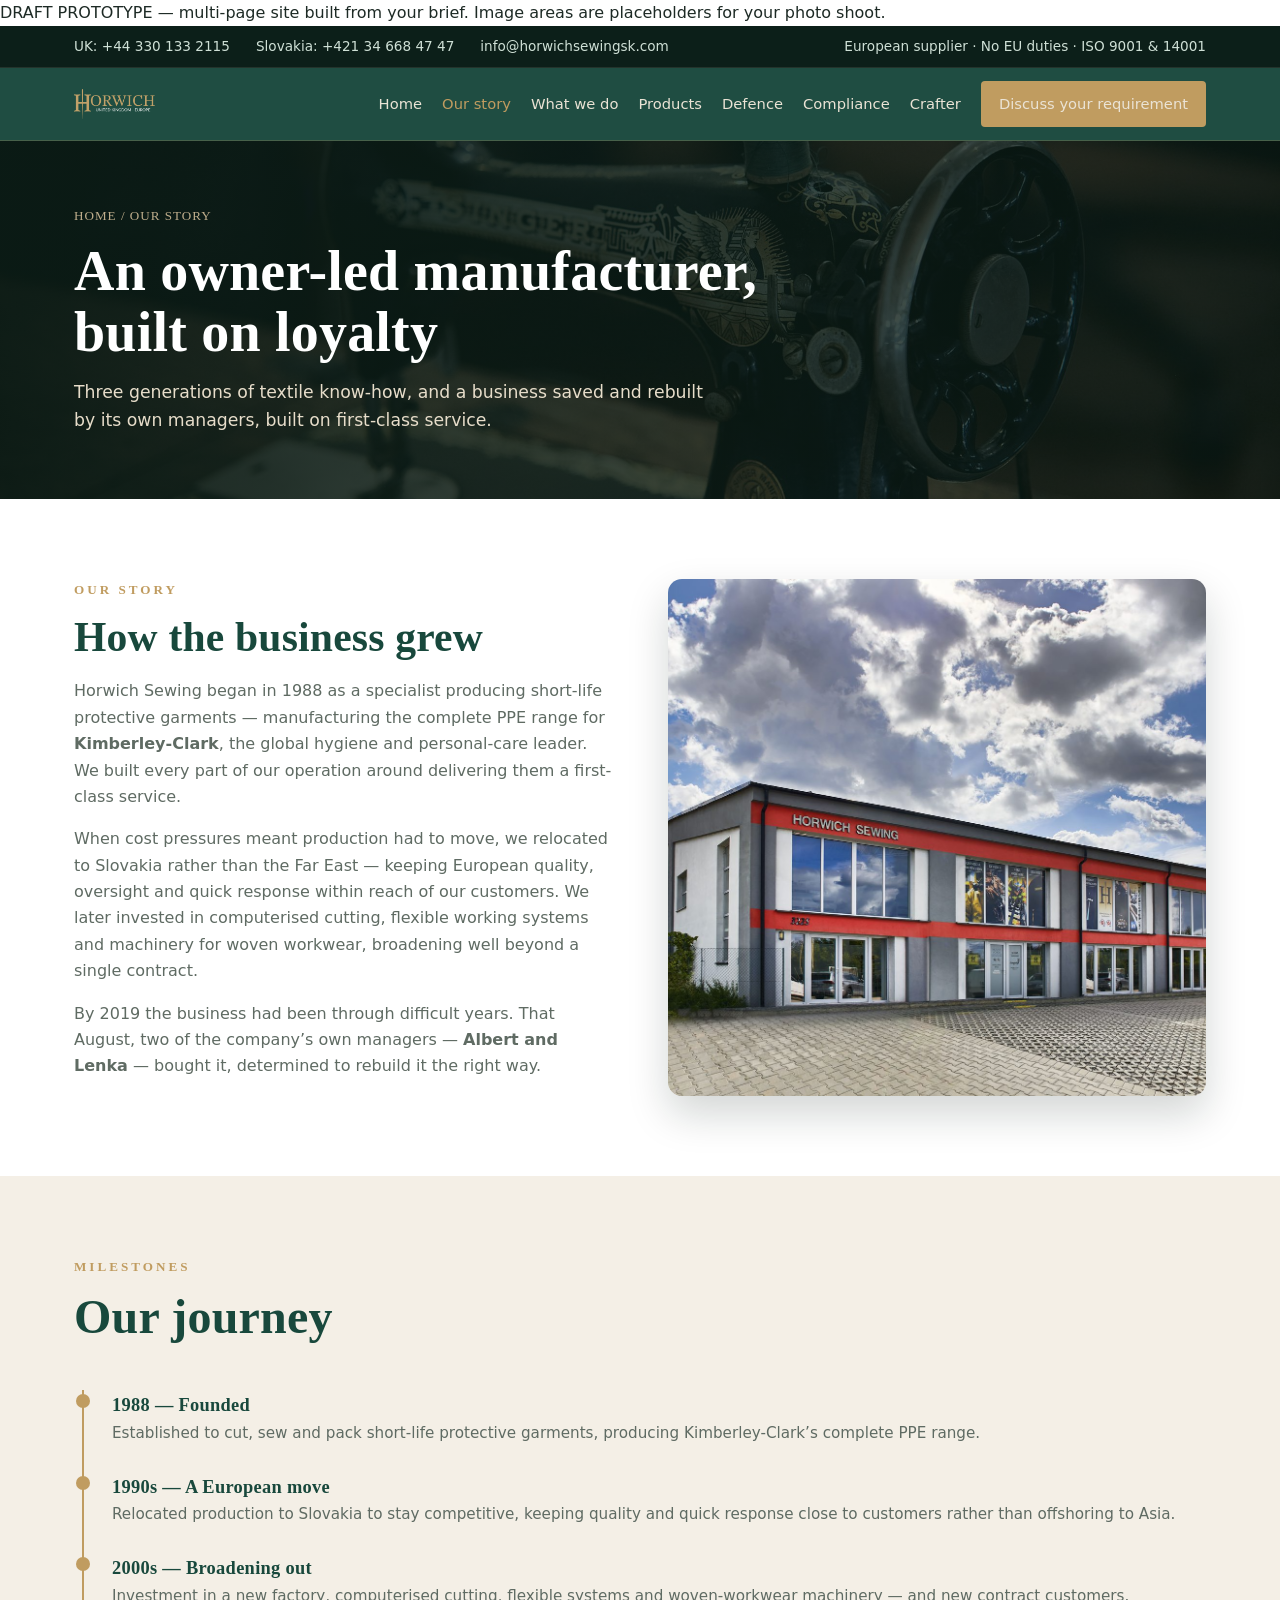
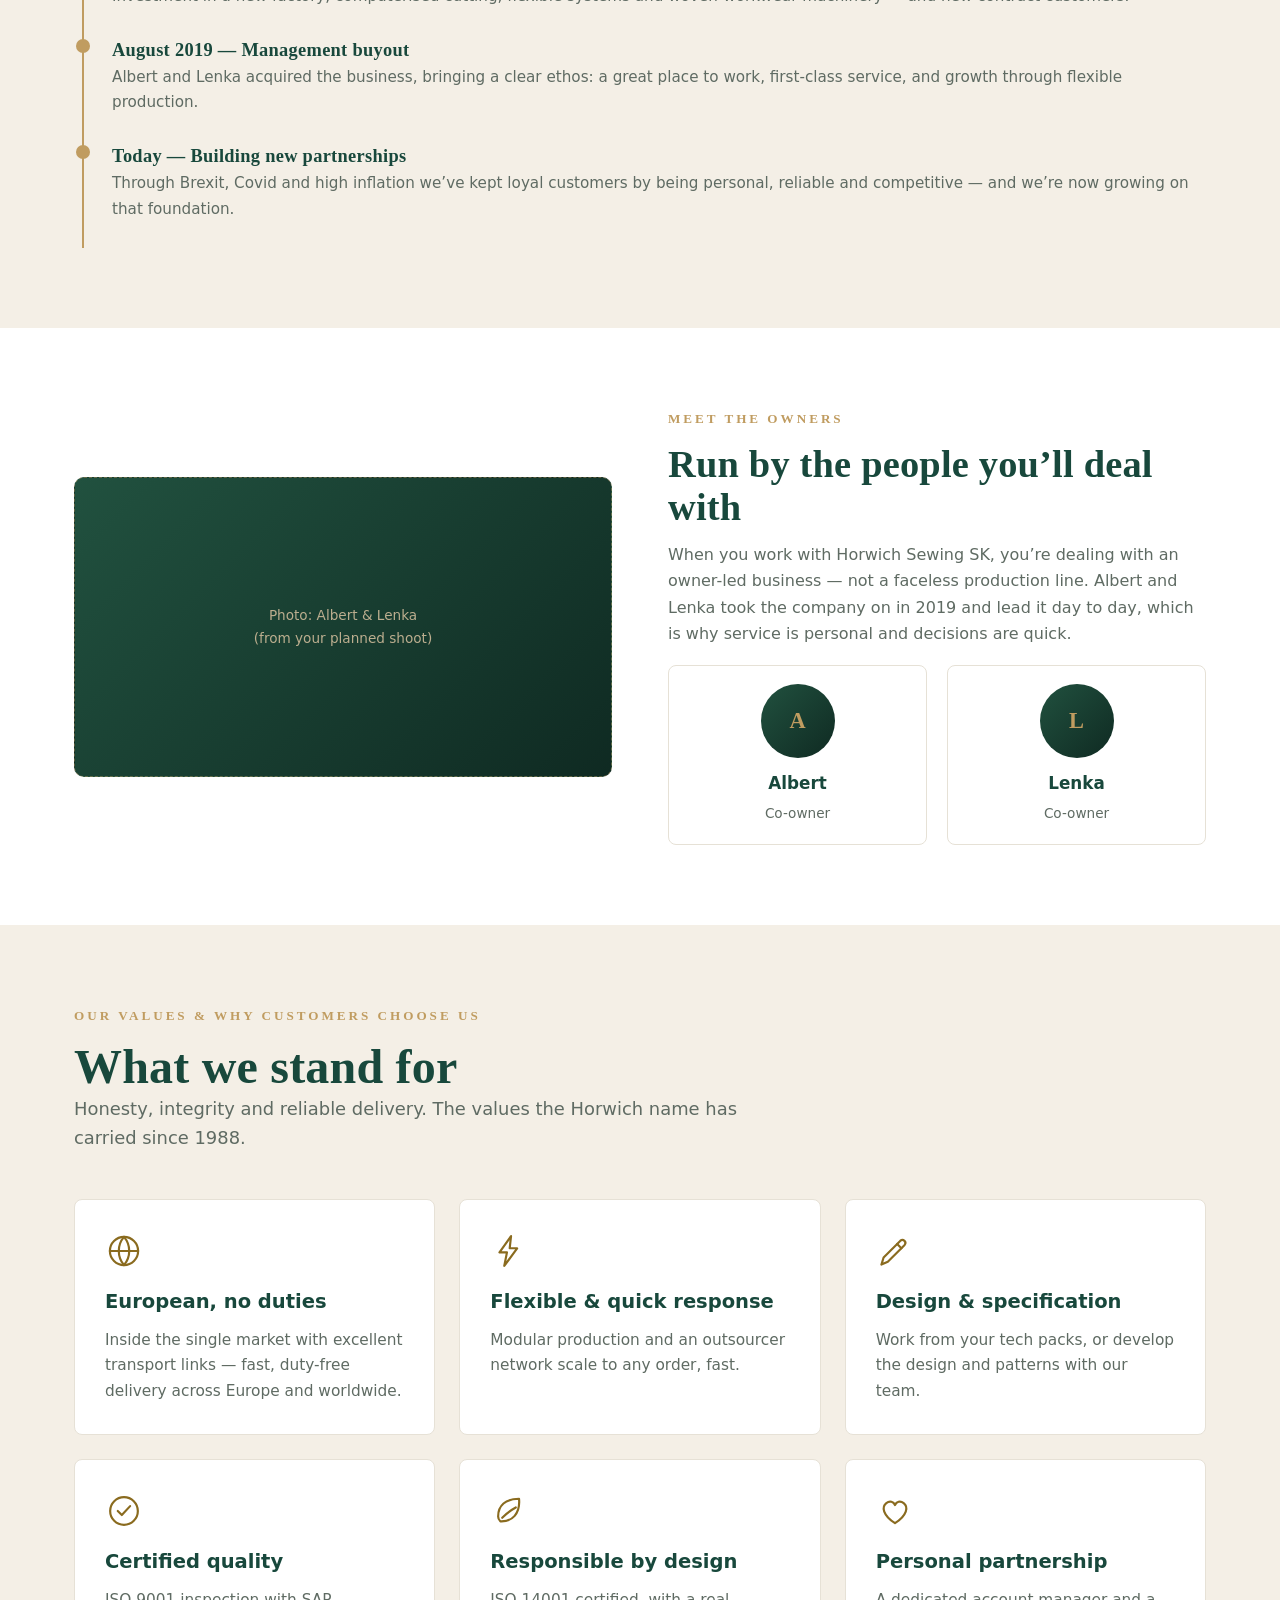
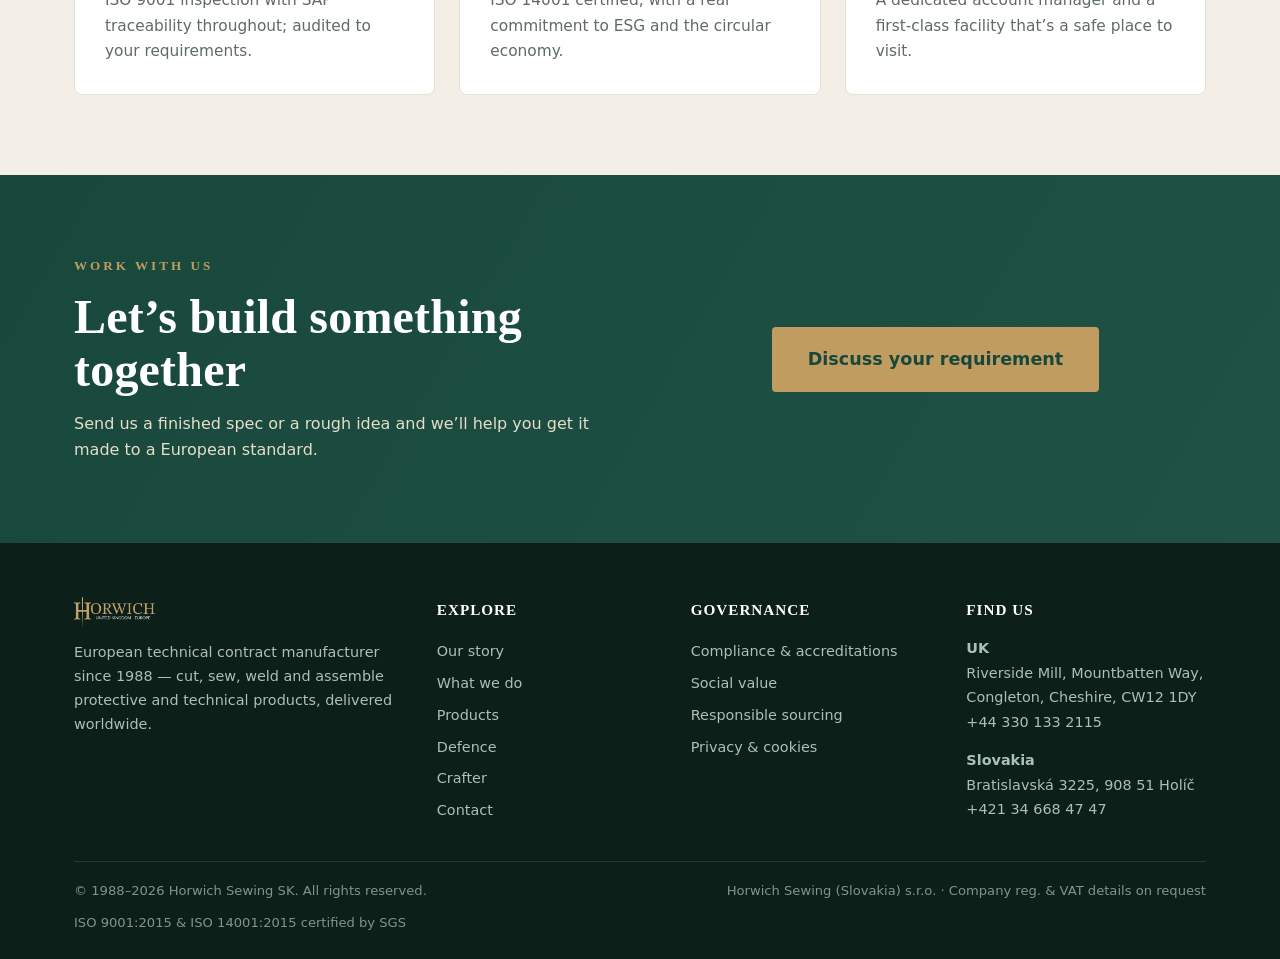
==== commit 5acefc8e: "Copy: strip AI-cliche phrasing (X-not-a-catalogue, Built-for-demanding, From-spec-to, Real-numbers-n" ====
--- a/about.html
+++ b/about.html
@@ -53,7 +53,7 @@
 <section class="phero"><div class="wrap">
   <div class="crumbs"><a href="index.html">Home</a> / Our story</div>
   <h1>An owner-led manufacturer,<br>built on loyalty</h1>
-  <p>Three generations of textile know-how, a business saved and rebuilt by its own managers, and a simple promise: first-class service, every time.</p>
+  <p>Three generations of textile know-how, and a business saved and rebuilt by its own managers, built on first-class service.</p>
 </div></section>
 
 <!-- Story -->
@@ -61,7 +61,7 @@
   <div class="wrap split">
     <div>
       <div class="eyebrow">Our story</div>
-      <h2 style="font-size:clamp(1.9rem,4vw,2.6rem);color:var(--green);font-weight:700;margin-bottom:18px">From one customer to a European partner</h2>
+      <h2 style="font-size:clamp(1.9rem,4vw,2.6rem);color:var(--green);font-weight:700;margin-bottom:18px">How the business grew</h2>
       <p>Horwich Sewing began in 1988 as a specialist producing short-life protective garments — manufacturing the complete PPE range for <strong>Kimberley-Clark</strong>, the global hygiene and personal-care leader. We built every part of our operation around delivering them a first-class service.</p>
       <p>When cost pressures meant production had to move, we relocated to Slovakia rather than the Far East — keeping European quality, oversight and quick response within reach of our customers. We later invested in computerised cutting, flexible working systems and machinery for woven workwear, broadening well beyond a single contract.</p>
       <p>By 2019 the business had been through difficult years. That August, two of the company’s own managers — <strong>Albert and Lenka</strong> — bought it, determined to rebuild it the right way.</p>
@@ -104,7 +104,7 @@
 <section class="soft">
   <div class="wrap">
     <div class="head"><div class="eyebrow">Our values &amp; why customers choose us</div><h2>What we stand for</h2>
-      <p class="lead">Honesty, integrity and reliable delivery, every time — the values the Horwich name has carried since 1988.</p></div>
+      <p class="lead">Honesty, integrity and reliable delivery. The values the Horwich name has carried since 1988.</p></div>
     <div class="grid g3">
       <div class="card"><div class="ico"><svg viewBox="0 0 28 28" fill="none" stroke="currentColor" stroke-width="1.6" stroke-linecap="round" stroke-linejoin="round" aria-hidden="true"><circle cx="14" cy="14" r="10.4"/><path d="M3.6 14 H24.4"/><path d="M14 3.6 a16 16 0 0 1 0 20.8 a16 16 0 0 1 0 -20.8"/></svg></div><h3>European, no duties</h3><p>Inside the single market with excellent transport links — fast, duty-free delivery across Europe and worldwide.</p></div>
       <div class="card"><div class="ico"><svg viewBox="0 0 28 28" fill="none" stroke="currentColor" stroke-width="1.6" stroke-linecap="round" stroke-linejoin="round" aria-hidden="true"><path d="M15.5 3 L7 15 h5.5 l-2 10 l9.5-13 H14.5 Z"/></svg></div><h3>Flexible &amp; quick response</h3><p>Modular production and an outsourcer network scale to any order, fast.</p></div>
@@ -118,7 +118,7 @@
 
 <section class="cta"><div class="wrap">
   <div><div class="eyebrow">Work with us</div><h2>Let’s build something together</h2>
-    <p>Whether you have a finished spec or just an idea, we’ll help you get it made — to a European standard.</p></div>
+    <p>Send us a finished spec or a rough idea and we’ll help you get it made to a European standard.</p></div>
   <div style="text-align:center;align-self:center"><a href="contact.html" class="btn btn-gold" style="font-size:1.1rem;padding:16px 34px">Discuss your requirement</a></div>
 </div></section>
 
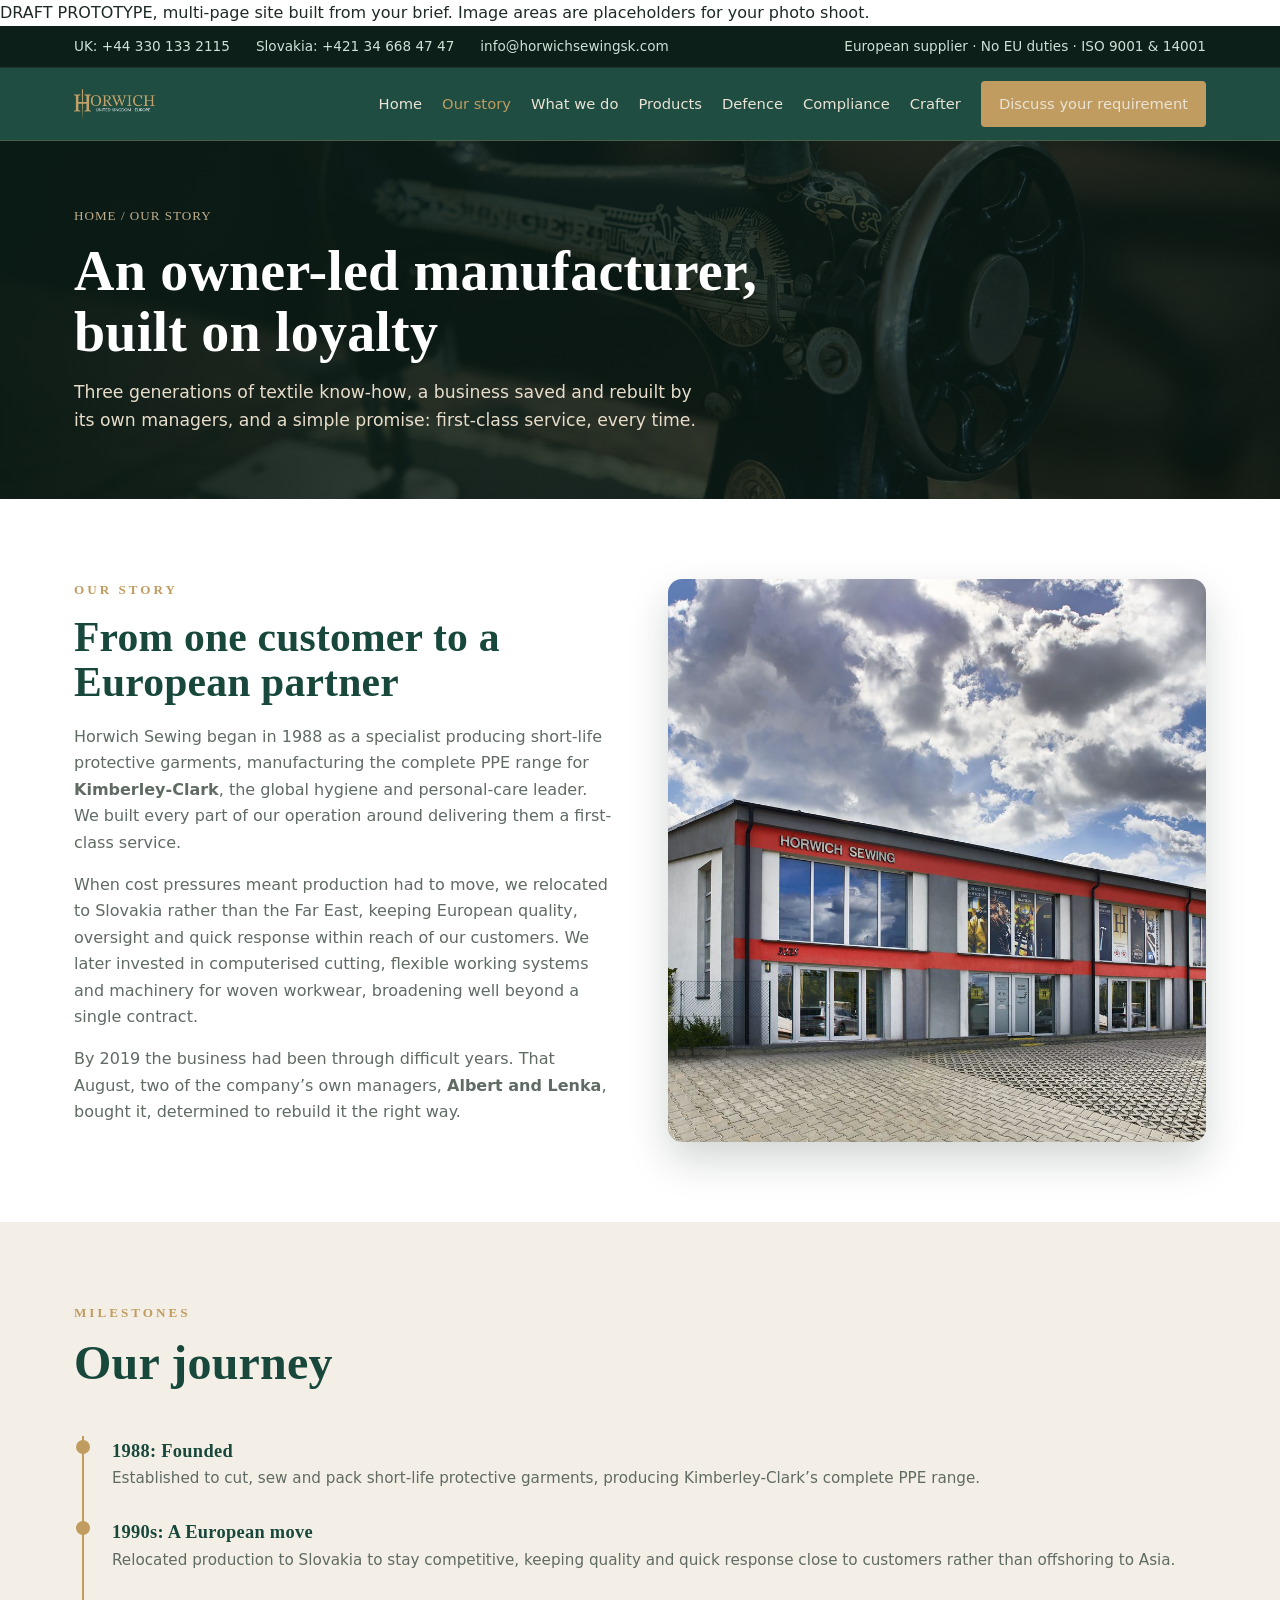
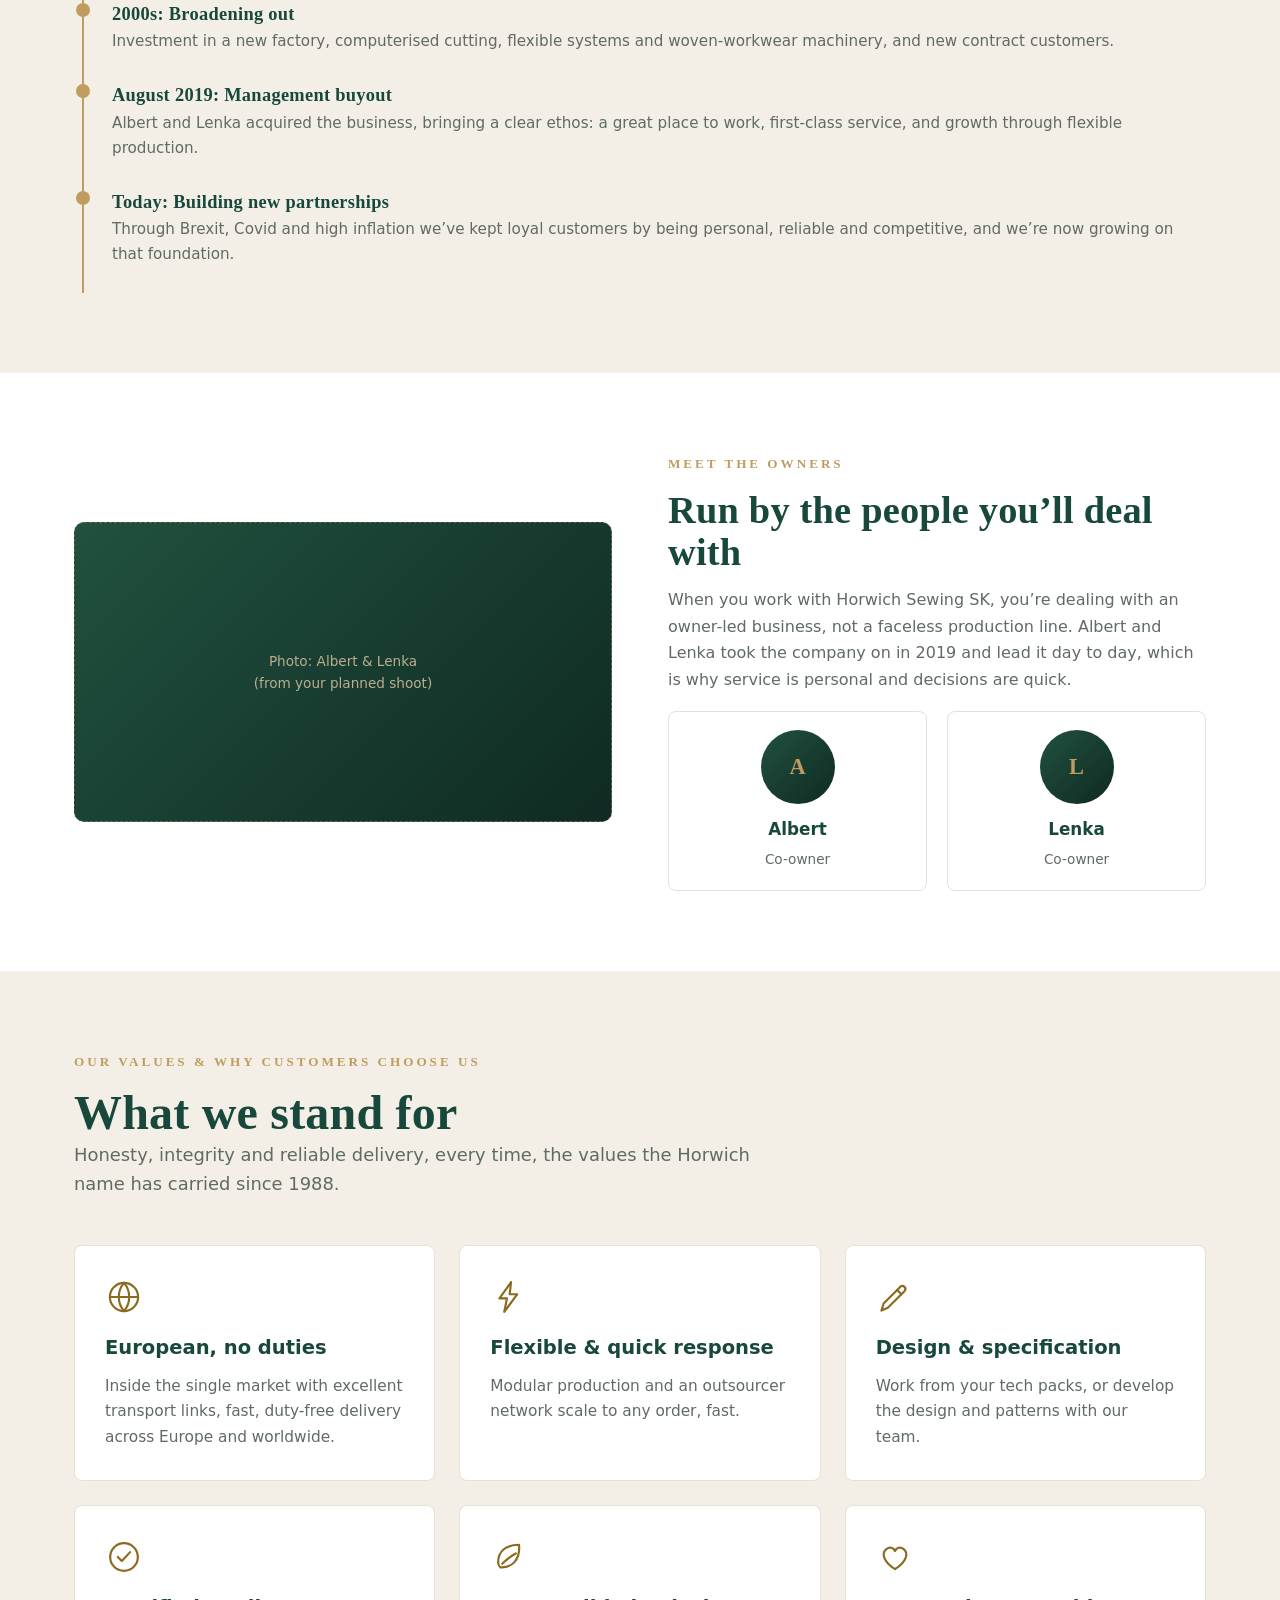
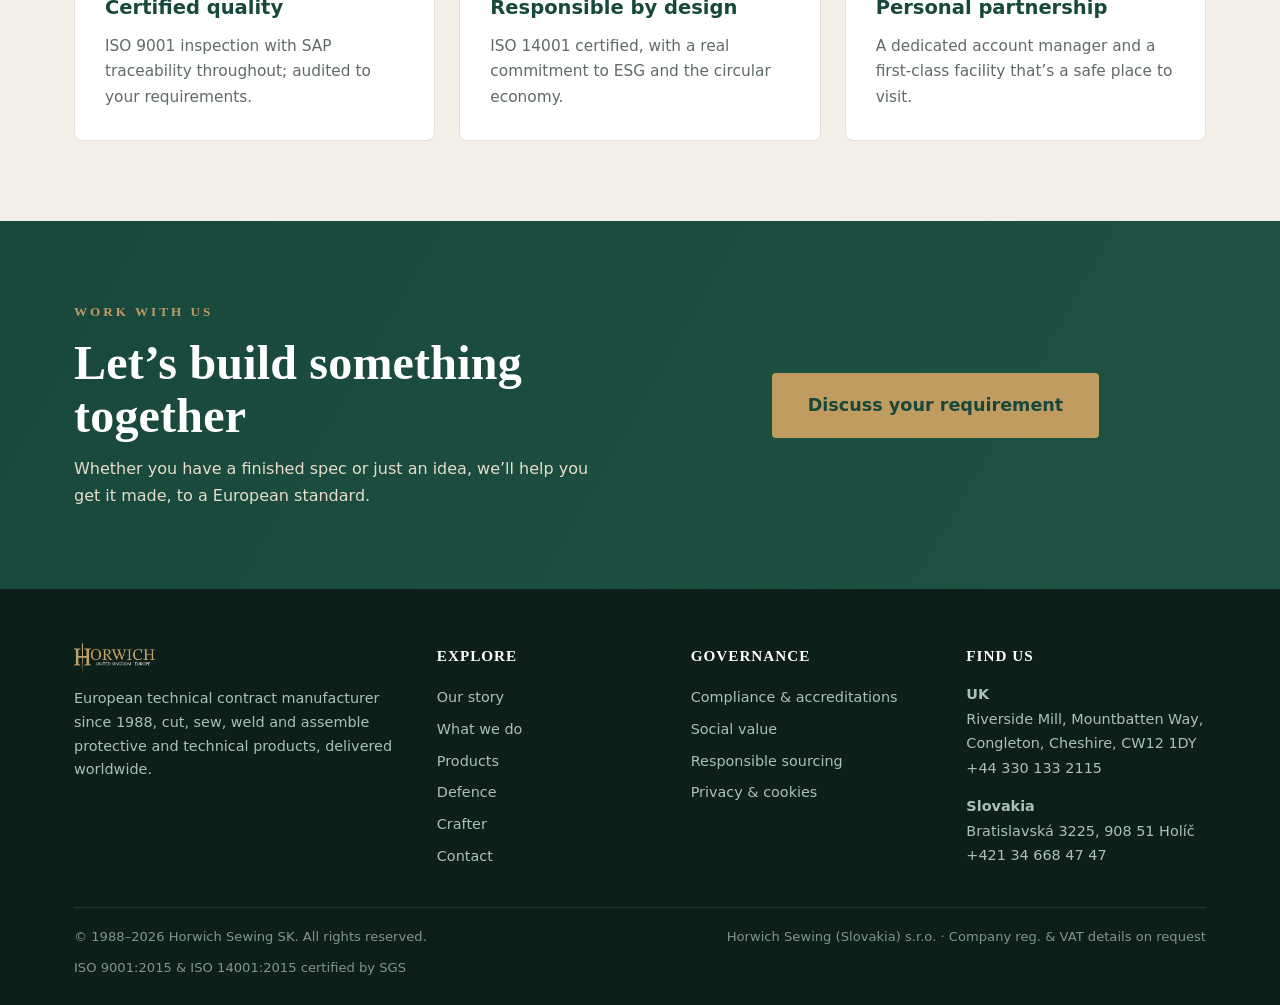
==== commit 88b9853a: "Restore original wording; remove em-dashes site-wide (commas in body, colons in headings, middots in" ====
--- a/about.html
+++ b/about.html
@@ -5,8 +5,8 @@
 <meta name="viewport" content="width=device-width, initial-scale=1.0">
 <meta http-equiv="Content-Security-Policy" content="default-src 'self'; script-src 'self' 'unsafe-inline'; style-src 'self' 'unsafe-inline' https://fonts.googleapis.com; font-src 'self' https://fonts.gstatic.com; img-src 'self' data:; media-src 'self'; object-src 'none'; base-uri 'self'; form-action 'self'; upgrade-insecure-requests">
 <meta name="referrer" content="strict-origin-when-cross-origin">
-<title>Our Story — Horwich Sewing SK</title>
-<meta name="description" content="An owner-led European technical manufacturer since 1988. From Kimberley-Clark’s PPE producer to a 2019 management buyout — the Horwich Sewing SK story.">
+<title>Our Story · Horwich Sewing SK</title>
+<meta name="description" content="An owner-led European technical manufacturer since 1988. From Kimberley-Clark’s PPE producer to a 2019 management buyout, the Horwich Sewing SK story.">
 <link rel="icon" href="assets/favicon.jpg">
 <link rel="stylesheet" href="styles.css">
 <link rel="canonical" href="https://www.horwichsewingsk.com/about.html">
@@ -14,19 +14,19 @@
 <script>(function(){if(!/(^|\.)horwichsewingsk\.com$/i.test(location.hostname)){var m=document.querySelector('meta[name="robots"]');if(m)m.content='noindex, nofollow';}})();</script>
 <meta property="og:type" content="website">
 <meta property="og:site_name" content="Horwich Sewing SK">
-<meta property="og:title" content="Our Story — Horwich Sewing SK">
-<meta property="og:description" content="An owner-led European technical manufacturer since 1988. From Kimberley-Clark’s PPE producer to a 2019 management buyout — the Horwich Sewing SK story.">
+<meta property="og:title" content="Our Story · Horwich Sewing SK">
+<meta property="og:description" content="An owner-led European technical manufacturer since 1988. From Kimberley-Clark’s PPE producer to a 2019 management buyout, the Horwich Sewing SK story.">
 <meta property="og:url" content="https://www.horwichsewingsk.com/about.html">
 <meta property="og:image" content="https://www.horwichsewingsk.com/assets/og-image.png">
 <meta property="og:locale" content="en_GB">
 <meta name="twitter:card" content="summary_large_image">
-<meta name="twitter:title" content="Our Story — Horwich Sewing SK">
-<meta name="twitter:description" content="An owner-led European technical manufacturer since 1988. From Kimberley-Clark’s PPE producer to a 2019 management buyout — the Horwich Sewing SK story.">
+<meta name="twitter:title" content="Our Story · Horwich Sewing SK">
+<meta name="twitter:description" content="An owner-led European technical manufacturer since 1988. From Kimberley-Clark’s PPE producer to a 2019 management buyout, the Horwich Sewing SK story.">
 <meta name="twitter:image" content="https://www.horwichsewingsk.com/assets/og-image.png">
-<script type="application/ld+json">{"@context": "https://schema.org", "@type": "Organization", "name": "Horwich Sewing SK", "legalName": "Horwich Sewing (Slovakia) s.r.o.", "url": "https://www.horwichsewingsk.com/", "logo": "https://www.horwichsewingsk.com/assets/horwich-logo.png", "image": "https://www.horwichsewingsk.com/assets/og-image.png", "description": "European technical contract manufacturer since 1988. Protective and technical garments and sewn products — cut, sewn, high-frequency and ultrasonic welded, taped and assembled to specification. ISO 9001 and 14001 certified, delivered worldwide.", "foundingDate": "1988", "email": "info@horwichsewingsk.com", "areaServed": "Worldwide", "sameAs": ["https://craftercollection.com"], "knowsAbout": ["Technical contract manufacturing", "Protective clothing", "PPE", "Fire-protective garments", "Chemical protective clothing", "High-frequency and ultrasonic welding", "Taped seams", "Workwear", "Cut make and trim", "Technical textiles"], "address": [{"@type": "PostalAddress", "streetAddress": "Riverside Mill, Mountbatten Way", "addressLocality": "Congleton", "addressRegion": "Cheshire", "postalCode": "CW12 1DY", "addressCountry": "GB"}, {"@type": "PostalAddress", "streetAddress": "Bratislavská 3225", "addressLocality": "Holíč", "postalCode": "908 51", "addressCountry": "SK"}], "contactPoint": [{"@type": "ContactPoint", "telephone": "+44 330 133 2115", "contactType": "sales", "areaServed": "GB", "email": "info@horwichsewingsk.com"}, {"@type": "ContactPoint", "telephone": "+421 34 668 47 47", "contactType": "sales", "areaServed": "SK"}]}</script>
+<script type="application/ld+json">{"@context": "https://schema.org", "@type": "Organization", "name": "Horwich Sewing SK", "legalName": "Horwich Sewing (Slovakia) s.r.o.", "url": "https://www.horwichsewingsk.com/", "logo": "https://www.horwichsewingsk.com/assets/horwich-logo.png", "image": "https://www.horwichsewingsk.com/assets/og-image.png", "description": "European technical contract manufacturer since 1988. Protective and technical garments and sewn products: cut, sewn, high-frequency and ultrasonic welded, taped and assembled to specification. ISO 9001 and 14001 certified, delivered worldwide.", "foundingDate": "1988", "email": "info@horwichsewingsk.com", "areaServed": "Worldwide", "sameAs": ["https://craftercollection.com"], "knowsAbout": ["Technical contract manufacturing", "Protective clothing", "PPE", "Fire-protective garments", "Chemical protective clothing", "High-frequency and ultrasonic welding", "Taped seams", "Workwear", "Cut make and trim", "Technical textiles"], "address": [{"@type": "PostalAddress", "streetAddress": "Riverside Mill, Mountbatten Way", "addressLocality": "Congleton", "addressRegion": "Cheshire", "postalCode": "CW12 1DY", "addressCountry": "GB"}, {"@type": "PostalAddress", "streetAddress": "Bratislavská 3225", "addressLocality": "Holíč", "postalCode": "908 51", "addressCountry": "SK"}], "contactPoint": [{"@type": "ContactPoint", "telephone": "+44 330 133 2115", "contactType": "sales", "areaServed": "GB", "email": "info@horwichsewingsk.com"}, {"@type": "ContactPoint", "telephone": "+421 34 668 47 47", "contactType": "sales", "areaServed": "SK"}]}</script>
 </head>
 <body>
-<div class="notice">DRAFT PROTOTYPE — multi-page site built from your brief. Image areas are placeholders for your photo shoot.</div>
+<div class="notice">DRAFT PROTOTYPE, multi-page site built from your brief. Image areas are placeholders for your photo shoot.</div>
 
 <div class="topbar"><div class="wrap">
   <a href="tel:+443301332115">UK: +44 330 133 2115</a>
@@ -53,7 +53,7 @@
 <section class="phero"><div class="wrap">
   <div class="crumbs"><a href="index.html">Home</a> / Our story</div>
   <h1>An owner-led manufacturer,<br>built on loyalty</h1>
-  <p>Three generations of textile know-how, and a business saved and rebuilt by its own managers, built on first-class service.</p>
+  <p>Three generations of textile know-how, a business saved and rebuilt by its own managers, and a simple promise: first-class service, every time.</p>
 </div></section>
 
 <!-- Story -->
@@ -61,10 +61,10 @@
   <div class="wrap split">
     <div>
       <div class="eyebrow">Our story</div>
-      <h2 style="font-size:clamp(1.9rem,4vw,2.6rem);color:var(--green);font-weight:700;margin-bottom:18px">How the business grew</h2>
-      <p>Horwich Sewing began in 1988 as a specialist producing short-life protective garments — manufacturing the complete PPE range for <strong>Kimberley-Clark</strong>, the global hygiene and personal-care leader. We built every part of our operation around delivering them a first-class service.</p>
-      <p>When cost pressures meant production had to move, we relocated to Slovakia rather than the Far East — keeping European quality, oversight and quick response within reach of our customers. We later invested in computerised cutting, flexible working systems and machinery for woven workwear, broadening well beyond a single contract.</p>
-      <p>By 2019 the business had been through difficult years. That August, two of the company’s own managers — <strong>Albert and Lenka</strong> — bought it, determined to rebuild it the right way.</p>
+      <h2 style="font-size:clamp(1.9rem,4vw,2.6rem);color:var(--green);font-weight:700;margin-bottom:18px">From one customer to a European partner</h2>
+      <p>Horwich Sewing began in 1988 as a specialist producing short-life protective garments, manufacturing the complete PPE range for <strong>Kimberley-Clark</strong>, the global hygiene and personal-care leader. We built every part of our operation around delivering them a first-class service.</p>
+      <p>When cost pressures meant production had to move, we relocated to Slovakia rather than the Far East, keeping European quality, oversight and quick response within reach of our customers. We later invested in computerised cutting, flexible working systems and machinery for woven workwear, broadening well beyond a single contract.</p>
+      <p>By 2019 the business had been through difficult years. That August, two of the company’s own managers, <strong>Albert and Lenka</strong>, bought it, determined to rebuild it the right way.</p>
     </div>
     <img class="shot" src="assets/photos/building.jpg" alt="The Horwich Sewing facility">
   </div>
@@ -75,11 +75,11 @@
   <div class="wrap">
     <div class="head"><div class="eyebrow">Milestones</div><h2>Our journey</h2></div>
     <div class="timeline">
-      <div class="tl"><h4>1988 — Founded</h4><p>Established to cut, sew and pack short-life protective garments, producing Kimberley-Clark’s complete PPE range.</p></div>
-      <div class="tl"><h4>1990s — A European move</h4><p>Relocated production to Slovakia to stay competitive, keeping quality and quick response close to customers rather than offshoring to Asia.</p></div>
-      <div class="tl"><h4>2000s — Broadening out</h4><p>Investment in a new factory, computerised cutting, flexible systems and woven-workwear machinery — and new contract customers.</p></div>
-      <div class="tl"><h4>August 2019 — Management buyout</h4><p>Albert and Lenka acquired the business, bringing a clear ethos: a great place to work, first-class service, and growth through flexible production.</p></div>
-      <div class="tl"><h4>Today — Building new partnerships</h4><p>Through Brexit, Covid and high inflation we’ve kept loyal customers by being personal, reliable and competitive — and we’re now growing on that foundation.</p></div>
+      <div class="tl"><h4>1988: Founded</h4><p>Established to cut, sew and pack short-life protective garments, producing Kimberley-Clark’s complete PPE range.</p></div>
+      <div class="tl"><h4>1990s: A European move</h4><p>Relocated production to Slovakia to stay competitive, keeping quality and quick response close to customers rather than offshoring to Asia.</p></div>
+      <div class="tl"><h4>2000s: Broadening out</h4><p>Investment in a new factory, computerised cutting, flexible systems and woven-workwear machinery, and new contract customers.</p></div>
+      <div class="tl"><h4>August 2019: Management buyout</h4><p>Albert and Lenka acquired the business, bringing a clear ethos: a great place to work, first-class service, and growth through flexible production.</p></div>
+      <div class="tl"><h4>Today: Building new partnerships</h4><p>Through Brexit, Covid and high inflation we’ve kept loyal customers by being personal, reliable and competitive, and we’re now growing on that foundation.</p></div>
     </div>
   </div>
 </section>
@@ -91,7 +91,7 @@
     <div>
       <div class="eyebrow">Meet the owners</div>
       <h2 style="font-size:clamp(1.8rem,3.5vw,2.4rem);color:var(--green);font-weight:700;margin-bottom:14px">Run by the people you’ll deal with</h2>
-      <p>When you work with Horwich Sewing SK, you’re dealing with an owner-led business — not a faceless production line. Albert and Lenka took the company on in 2019 and lead it day to day, which is why service is personal and decisions are quick.</p>
+      <p>When you work with Horwich Sewing SK, you’re dealing with an owner-led business, not a faceless production line. Albert and Lenka took the company on in 2019 and lead it day to day, which is why service is personal and decisions are quick.</p>
       <div class="owners">
         <div class="owner"><div class="av">A</div><h4>Albert</h4><span>Co-owner</span></div>
         <div class="owner"><div class="av">L</div><h4>Lenka</h4><span>Co-owner</span></div>
@@ -104,9 +104,9 @@
 <section class="soft">
   <div class="wrap">
     <div class="head"><div class="eyebrow">Our values &amp; why customers choose us</div><h2>What we stand for</h2>
-      <p class="lead">Honesty, integrity and reliable delivery. The values the Horwich name has carried since 1988.</p></div>
+      <p class="lead">Honesty, integrity and reliable delivery, every time, the values the Horwich name has carried since 1988.</p></div>
     <div class="grid g3">
-      <div class="card"><div class="ico"><svg viewBox="0 0 28 28" fill="none" stroke="currentColor" stroke-width="1.6" stroke-linecap="round" stroke-linejoin="round" aria-hidden="true"><circle cx="14" cy="14" r="10.4"/><path d="M3.6 14 H24.4"/><path d="M14 3.6 a16 16 0 0 1 0 20.8 a16 16 0 0 1 0 -20.8"/></svg></div><h3>European, no duties</h3><p>Inside the single market with excellent transport links — fast, duty-free delivery across Europe and worldwide.</p></div>
+      <div class="card"><div class="ico"><svg viewBox="0 0 28 28" fill="none" stroke="currentColor" stroke-width="1.6" stroke-linecap="round" stroke-linejoin="round" aria-hidden="true"><circle cx="14" cy="14" r="10.4"/><path d="M3.6 14 H24.4"/><path d="M14 3.6 a16 16 0 0 1 0 20.8 a16 16 0 0 1 0 -20.8"/></svg></div><h3>European, no duties</h3><p>Inside the single market with excellent transport links, fast, duty-free delivery across Europe and worldwide.</p></div>
       <div class="card"><div class="ico"><svg viewBox="0 0 28 28" fill="none" stroke="currentColor" stroke-width="1.6" stroke-linecap="round" stroke-linejoin="round" aria-hidden="true"><path d="M15.5 3 L7 15 h5.5 l-2 10 l9.5-13 H14.5 Z"/></svg></div><h3>Flexible &amp; quick response</h3><p>Modular production and an outsourcer network scale to any order, fast.</p></div>
       <div class="card"><div class="ico"><svg viewBox="0 0 28 28" fill="none" stroke="currentColor" stroke-width="1.6" stroke-linecap="round" stroke-linejoin="round" aria-hidden="true"><path d="M4 24 l1.6-5.2 L18 6.4 a2.2 2.2 0 0 1 3.1 3.1 L8.7 21.9 Z"/><path d="M15.6 8.8 l3.1 3.1"/></svg></div><h3>Design &amp; specification</h3><p>Work from your tech packs, or develop the design and patterns with our team.</p></div>
       <div class="card"><div class="ico"><svg viewBox="0 0 28 28" fill="none" stroke="currentColor" stroke-width="1.6" stroke-linecap="round" stroke-linejoin="round" aria-hidden="true"><circle cx="14" cy="14" r="10.2"/><path d="M9.4 14 l3 3 l6.1-6.6"/></svg></div><h3>Certified quality</h3><p>ISO 9001 inspection with SAP traceability throughout; audited to your requirements.</p></div>
@@ -118,7 +118,7 @@
 
 <section class="cta"><div class="wrap">
   <div><div class="eyebrow">Work with us</div><h2>Let’s build something together</h2>
-    <p>Send us a finished spec or a rough idea and we’ll help you get it made to a European standard.</p></div>
+    <p>Whether you have a finished spec or just an idea, we’ll help you get it made, to a European standard.</p></div>
   <div style="text-align:center;align-self:center"><a href="contact.html" class="btn btn-gold" style="font-size:1.1rem;padding:16px 34px">Discuss your requirement</a></div>
 </div></section>
 
@@ -126,7 +126,7 @@
   <div class="wrap">
     <div class="cols">
       <div><div class="footlogo"><img src="assets/horwich-logo.png" alt="Horwich Sewing SK"></div>
-        <p style="max-width:340px">European technical contract manufacturer since 1988 — cut, sew, weld and assemble protective and technical products, delivered worldwide.</p></div>
+        <p style="max-width:340px">European technical contract manufacturer since 1988, cut, sew, weld and assemble protective and technical products, delivered worldwide.</p></div>
       <div><h4>Explore</h4><nav>
         <a href="about.html">Our story</a><a href="what-we-do.html">What we do</a>
         <a href="products.html">Products</a><a href="defence.html">Defence</a>
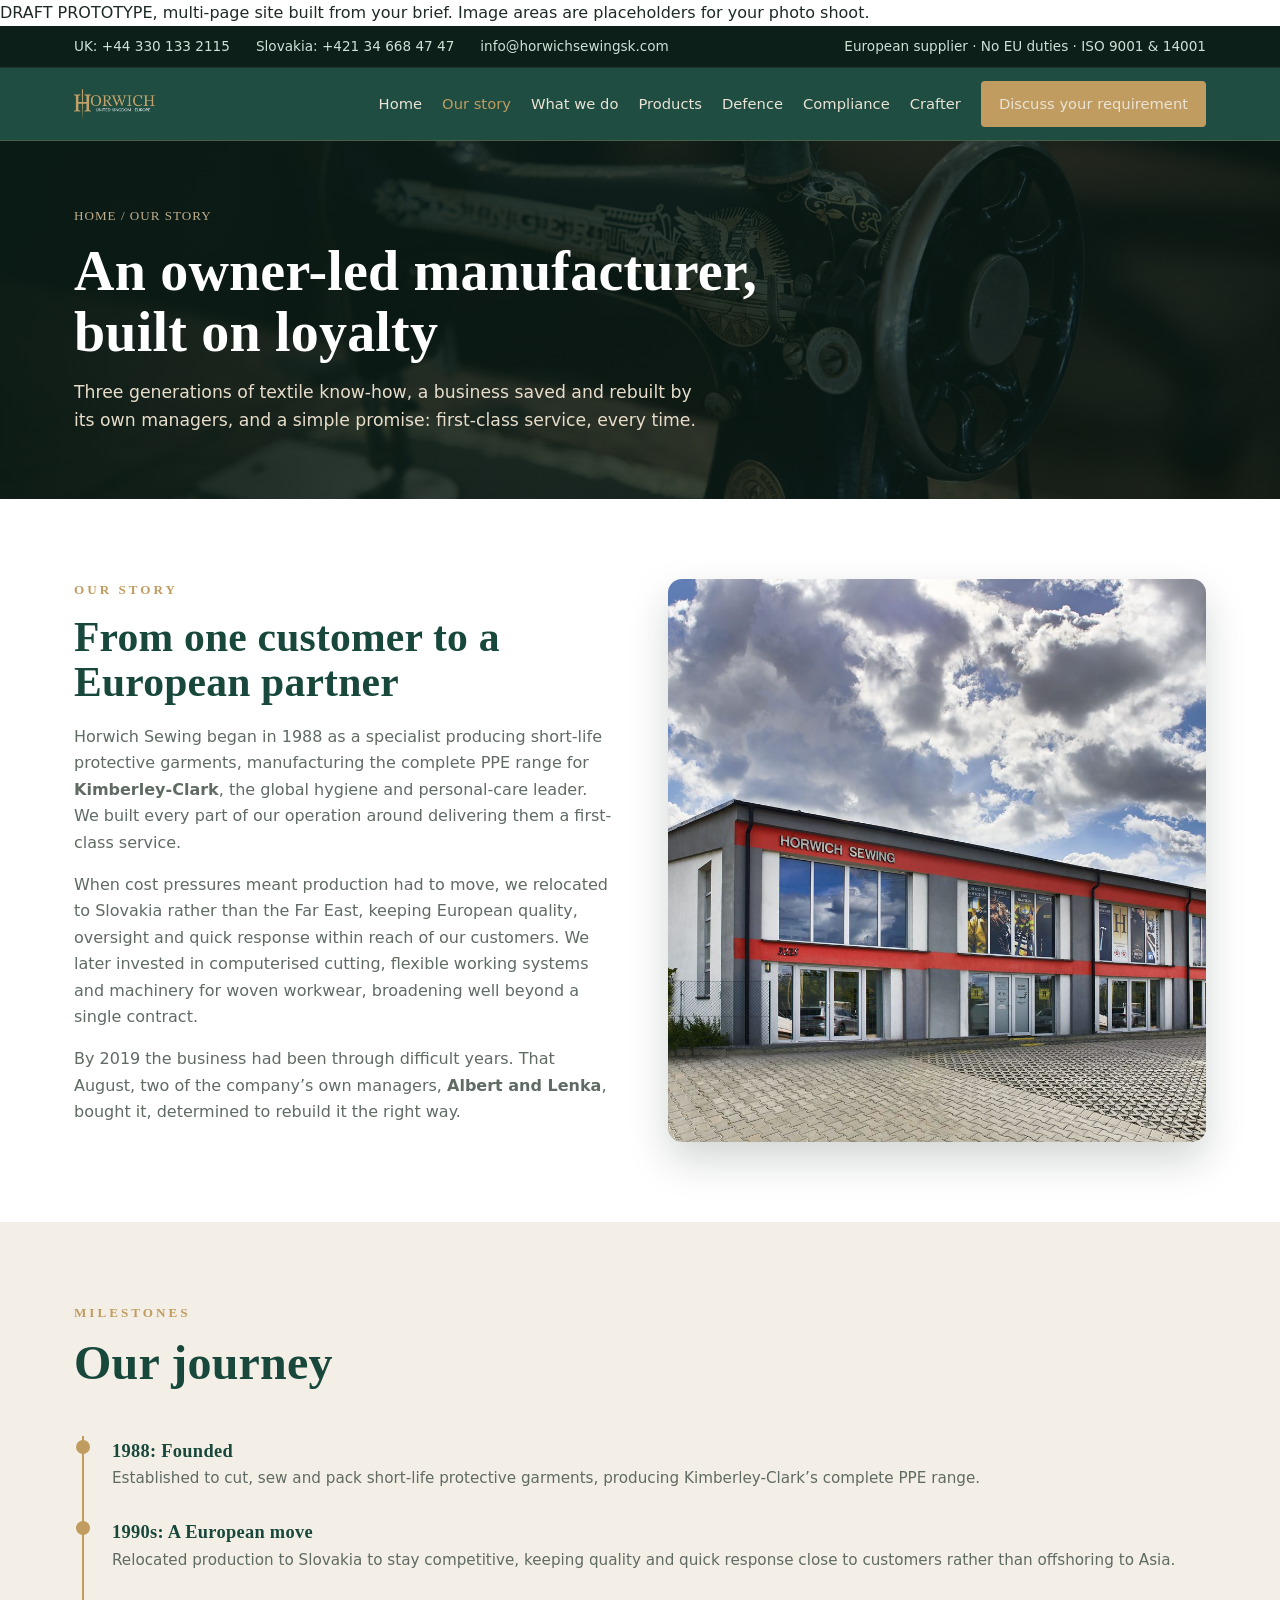
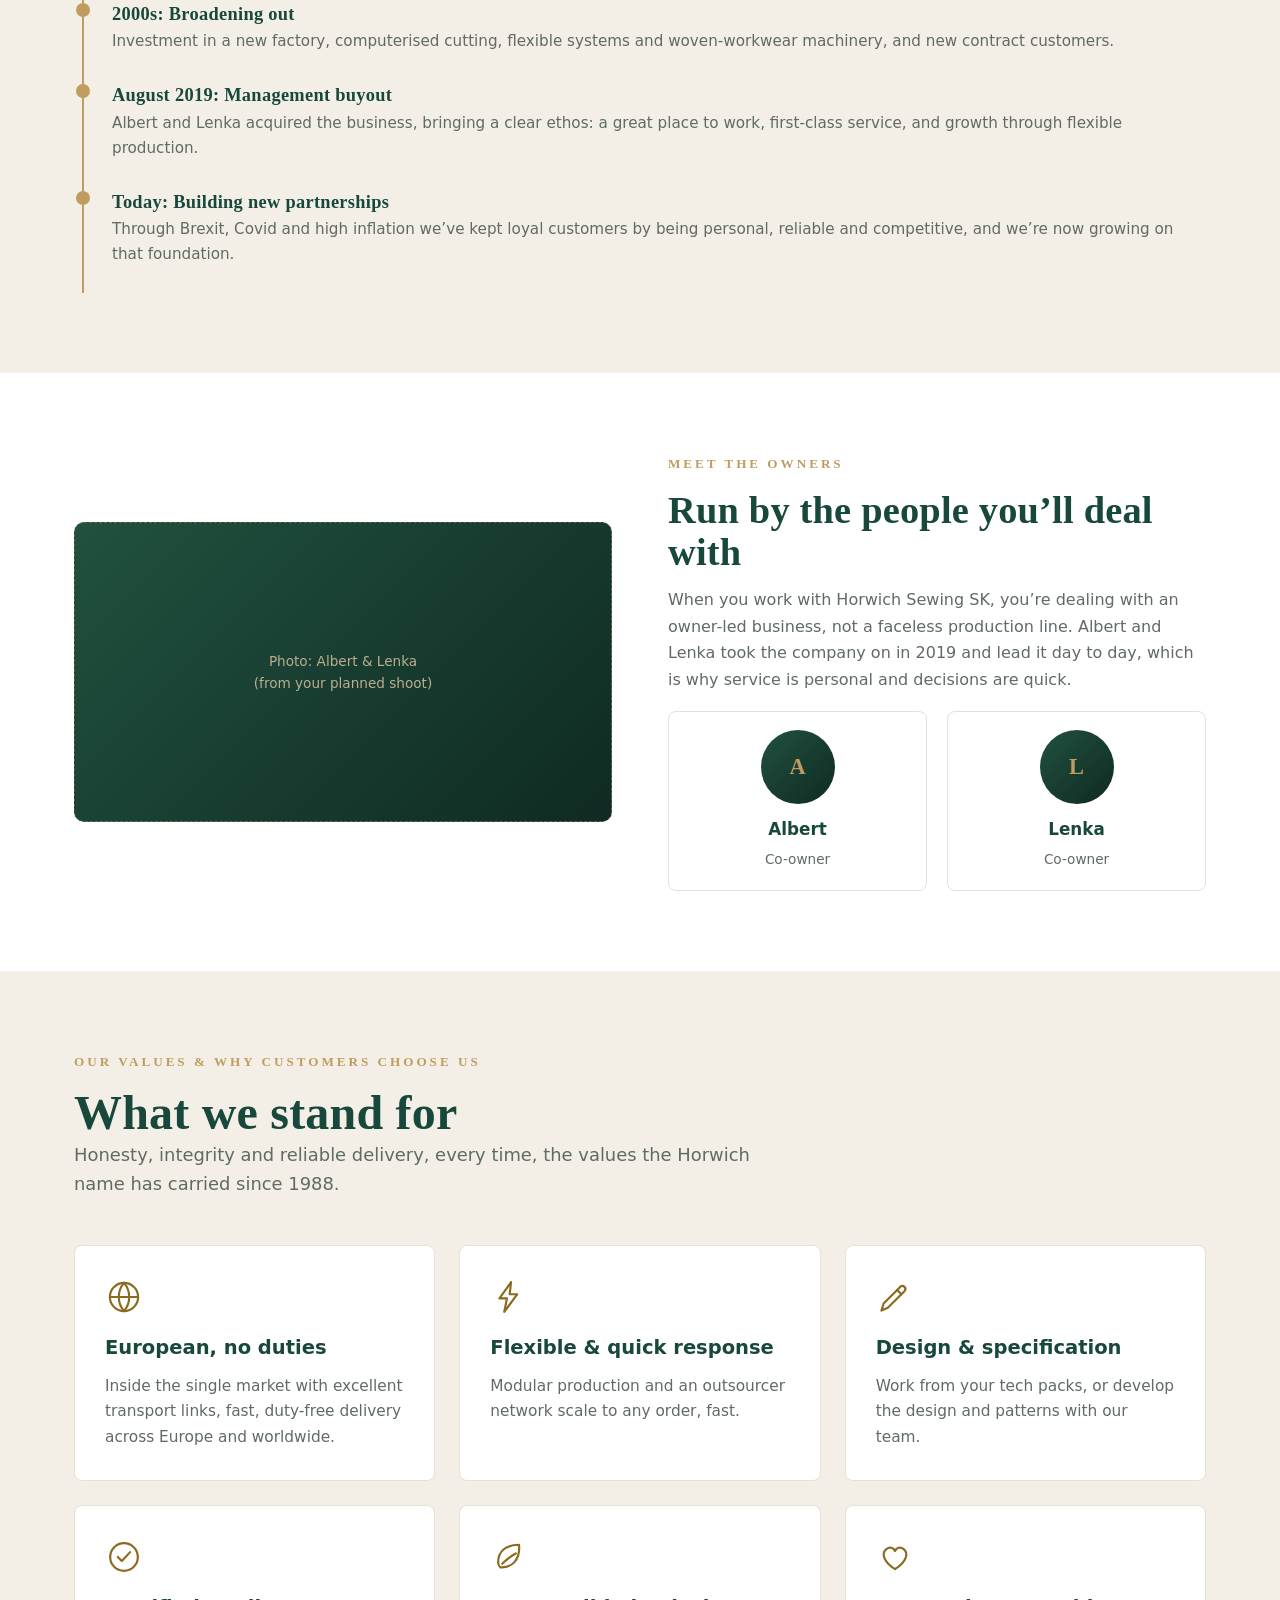
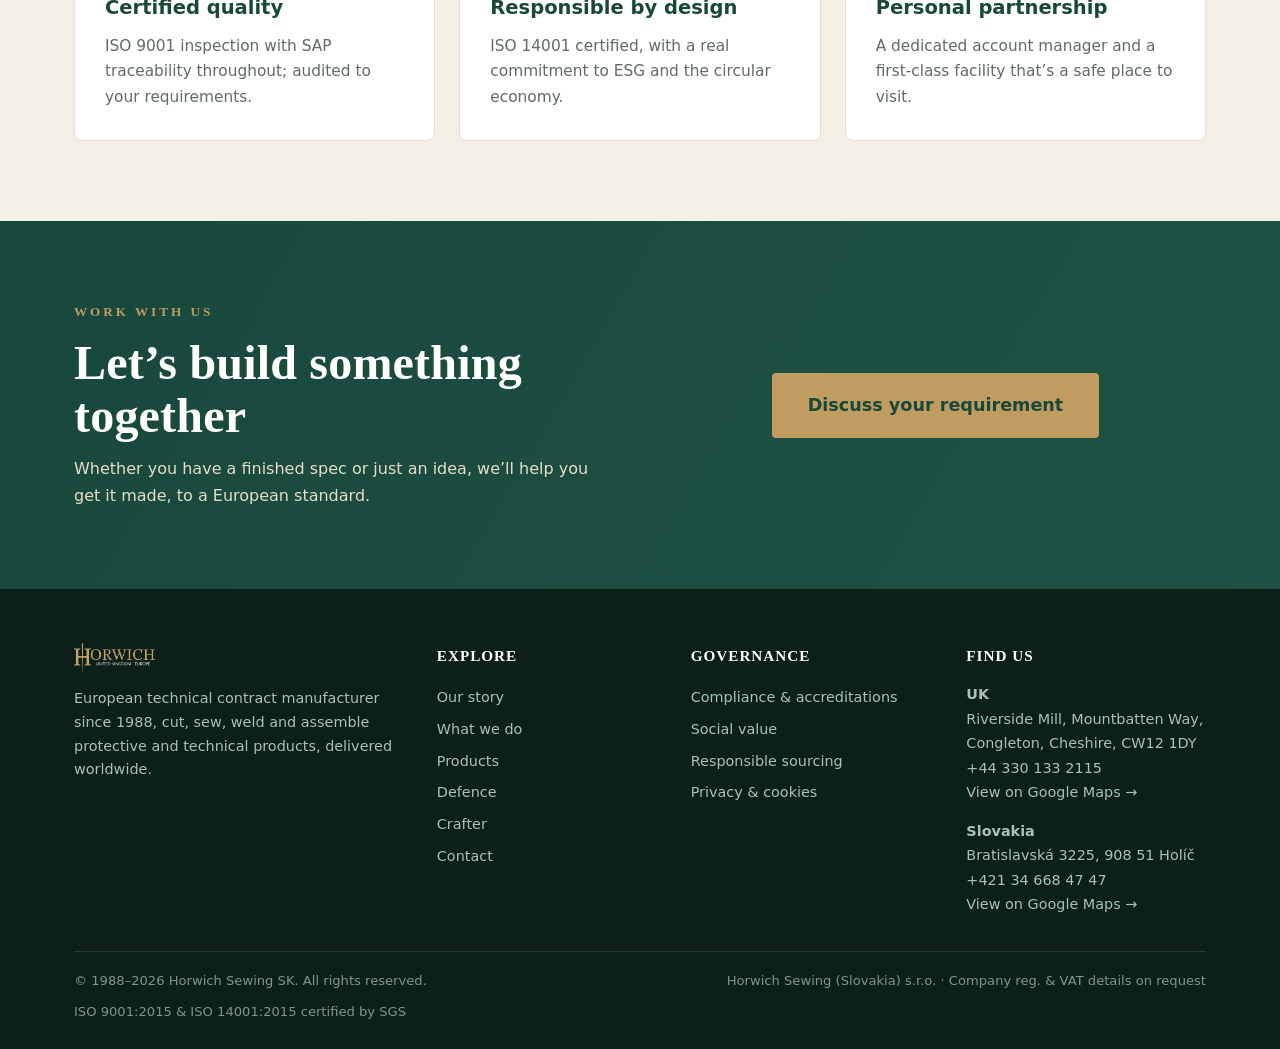
==== commit eb48b6f0: "Fix truncated index/defence/contact/what-we-do (footer cut off by mount sync); add Google Maps links" ====
--- a/about.html
+++ b/about.html
@@ -135,8 +135,8 @@
         <a href="compliance.html">Compliance &amp; accreditations</a><a href="social-value.html">Social value</a>
         <a href="responsible-sourcing.html">Responsible sourcing</a><a href="privacy.html">Privacy &amp; cookies</a></nav></div>
       <div><h4>Find us</h4>
-        <address><strong>UK</strong><br>Riverside Mill, Mountbatten Way,<br>Congleton, Cheshire, CW12 1DY<br><a href="tel:+443301332115">+44 330 133 2115</a></address>
-        <address style="margin-top:14px"><strong>Slovakia</strong><br>Bratislavská 3225, 908 51 Holíč<br><a href="tel:+421346684747">+421 34 668 47 47</a></address></div>
+        <address><strong>UK</strong><br>Riverside Mill, Mountbatten Way,<br>Congleton, Cheshire, CW12 1DY<br><a href="tel:+443301332115">+44 330 133 2115</a><br><a href="https://www.google.com/maps/search/?api=1&amp;query=Riverside+Mill%2C+Mountbatten+Way%2C+Congleton%2C+Cheshire+CW12+1DY" target="_blank" rel="noopener noreferrer">View on Google Maps →</a></address>
+        <address style="margin-top:14px"><strong>Slovakia</strong><br>Bratislavská 3225, 908 51 Holíč<br><a href="tel:+421346684747">+421 34 668 47 47</a><br><a href="https://www.google.com/maps/search/?api=1&amp;query=Bratislavsk%C3%A1+3225%2C+908+51+Hol%C3%AD%C4%8D%2C+Slovakia" target="_blank" rel="noopener noreferrer">View on Google Maps →</a></address></div>
     </div>
     <div class="foot-bot"><span>© 1988–2026 Horwich Sewing SK. All rights reserved.</span><span>Horwich Sewing (Slovakia) s.r.o. · Company reg. &amp; VAT details on request</span><span>ISO 9001:2015 &amp; ISO 14001:2015 certified by SGS</span></div>
   </div>
--- a/styles.css
+++ b/styles.css
@@ -224,3 +224,16 @@
 .logo-tile{display:inline-flex;align-items:center;padding:13px 22px;border:1px solid var(--line);border-radius:10px;font-family:var(--stamp);font-weight:600;font-size:.92rem;letter-spacing:.02em;color:var(--green);background:#fbf8f1}
 .logo-tile.road{color:#8a6b1f;background:#fff;border-style:dashed}
 .trust-note{text-align:center;color:var(--grey);font-size:.83rem;line-height:1.6;margin:18px auto 0;max-width:720px}
+
+.cardimg{width:100%;height:172px;object-fit:cover;border-radius:10px;display:block;margin-bottom:15px}
+.cardimg.panel{display:flex;align-items:center;justify-content:center;background:linear-gradient(150deg,#1d3326,#0e1f17);color:#C09C60}
+.cardimg.panel svg{width:60px;height:60px}
+
+.ribbon{overflow:hidden;background:#0b1c16;border-bottom:1px solid rgba(192,156,96,.28)}
+.rib-track{display:flex;width:max-content;animation:ribscroll 36s linear infinite}
+.ribbon:hover .rib-track{animation-play-state:paused}
+.rib-item{position:relative;flex:0 0 auto;width:232px;height:130px;background-size:cover;background-position:center;text-decoration:none;border-right:1px solid rgba(11,28,22,.55)}
+.rib-item::after{content:"";position:absolute;inset:0;background:linear-gradient(to top,rgba(11,28,22,.78),rgba(11,28,22,0) 58%)}
+.rib-item span{position:absolute;left:14px;bottom:11px;z-index:2;color:#fff;font-family:var(--stamp);font-size:.8rem;letter-spacing:.05em;text-transform:uppercase}
+@keyframes ribscroll{to{transform:translateX(-50%)}}
+@media (prefers-reduced-motion:reduce){.rib-track{animation:none}}
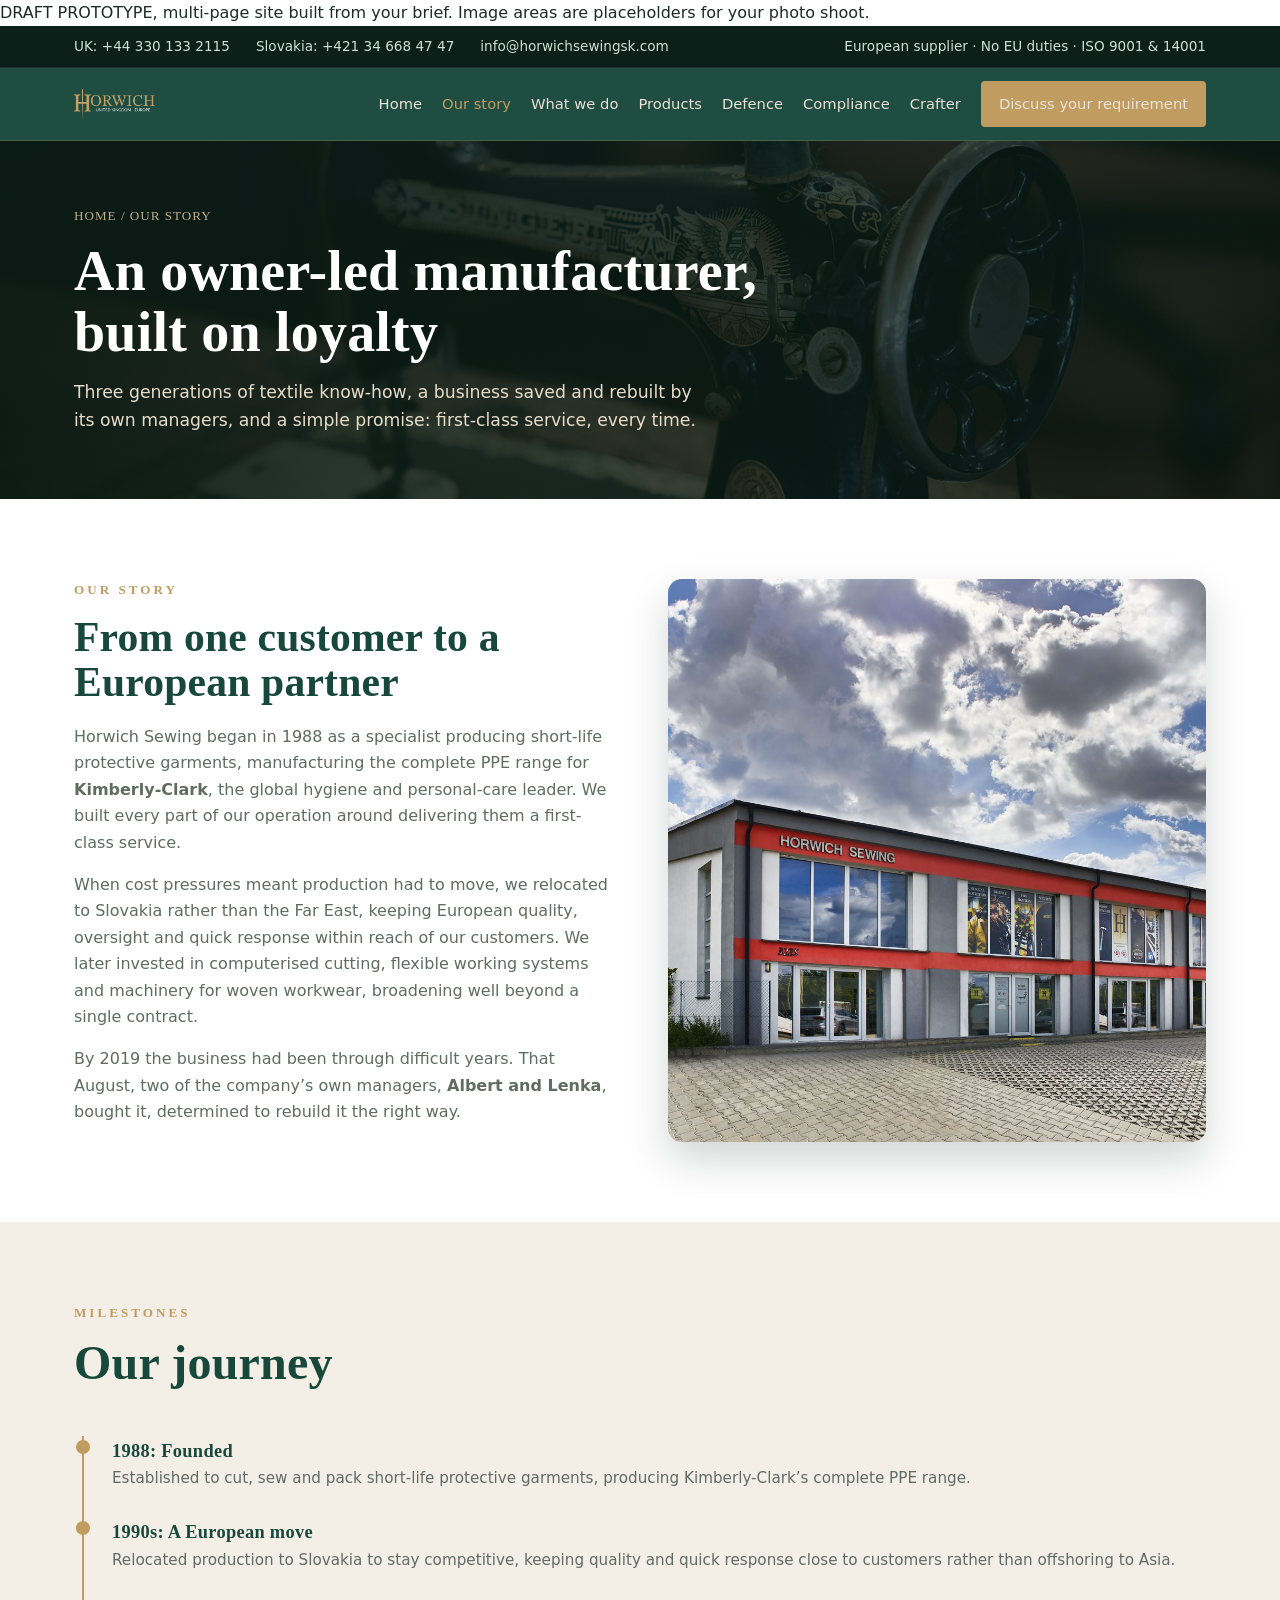
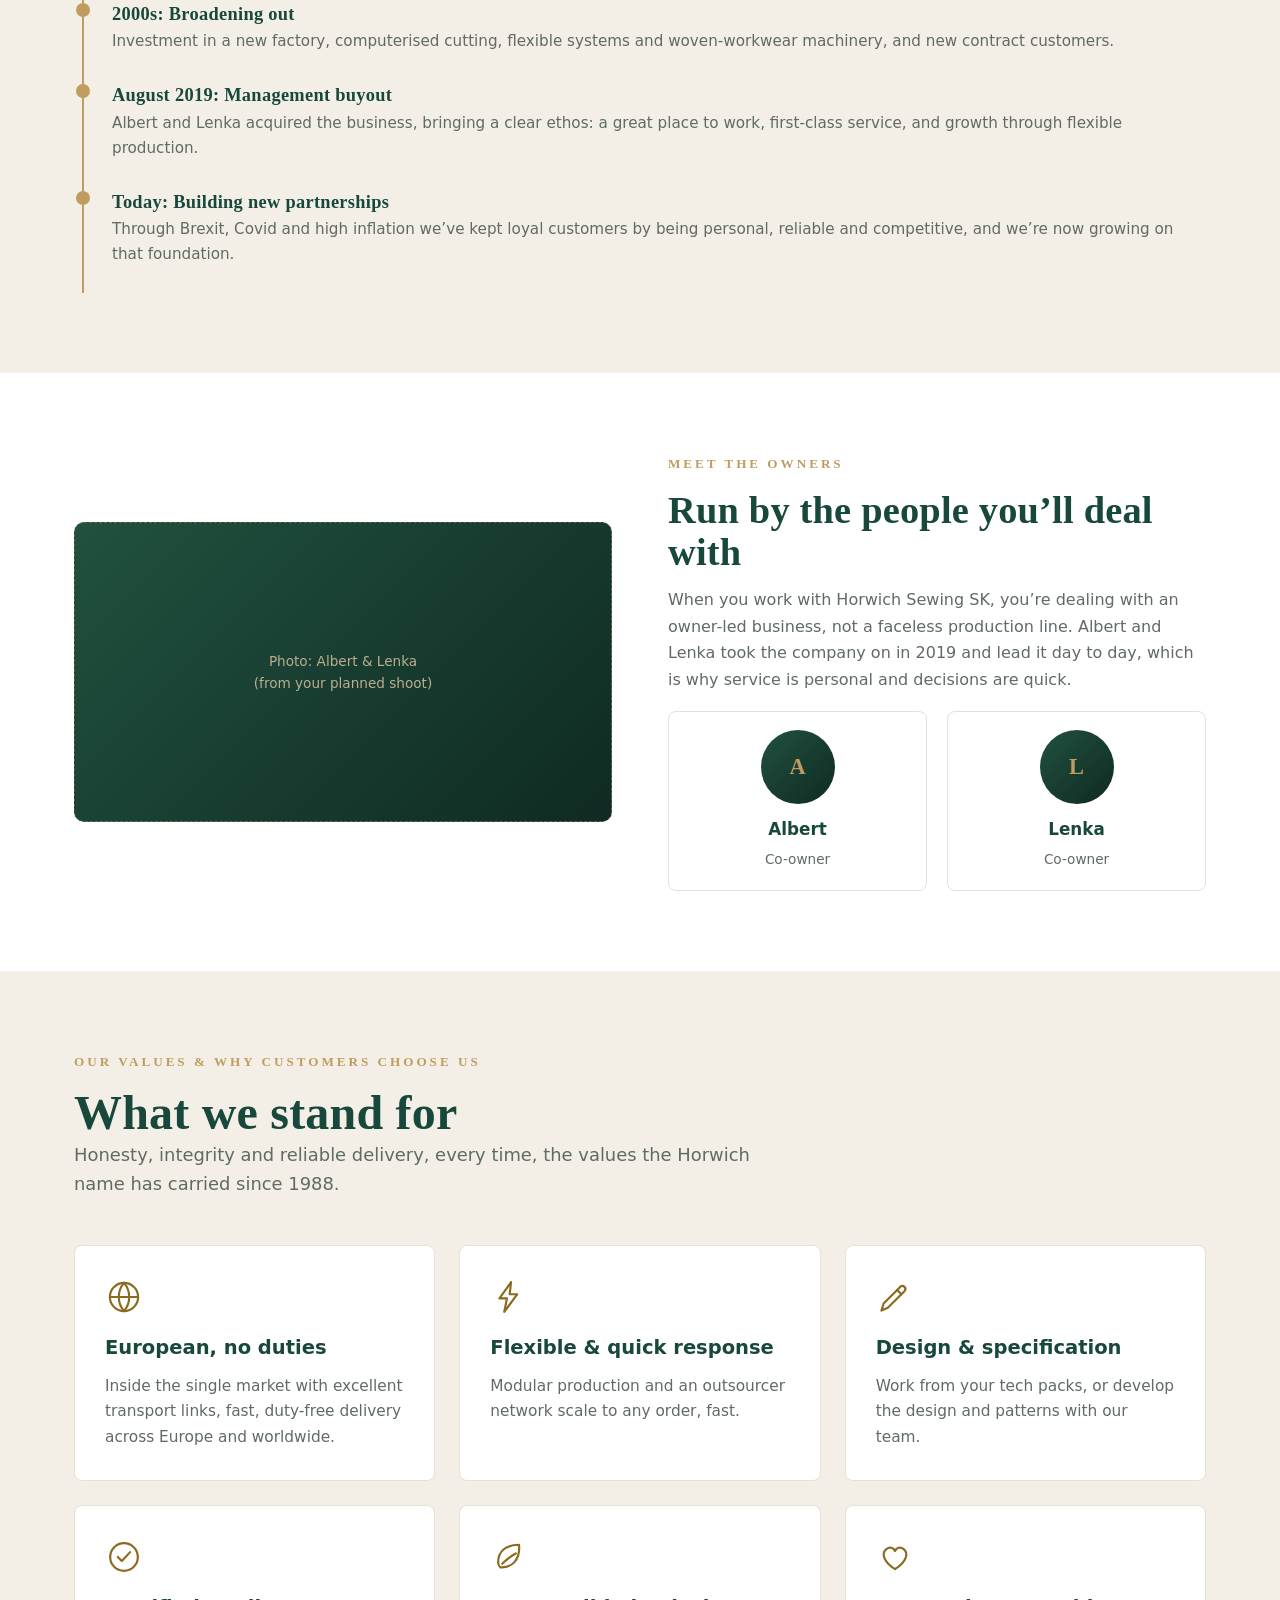
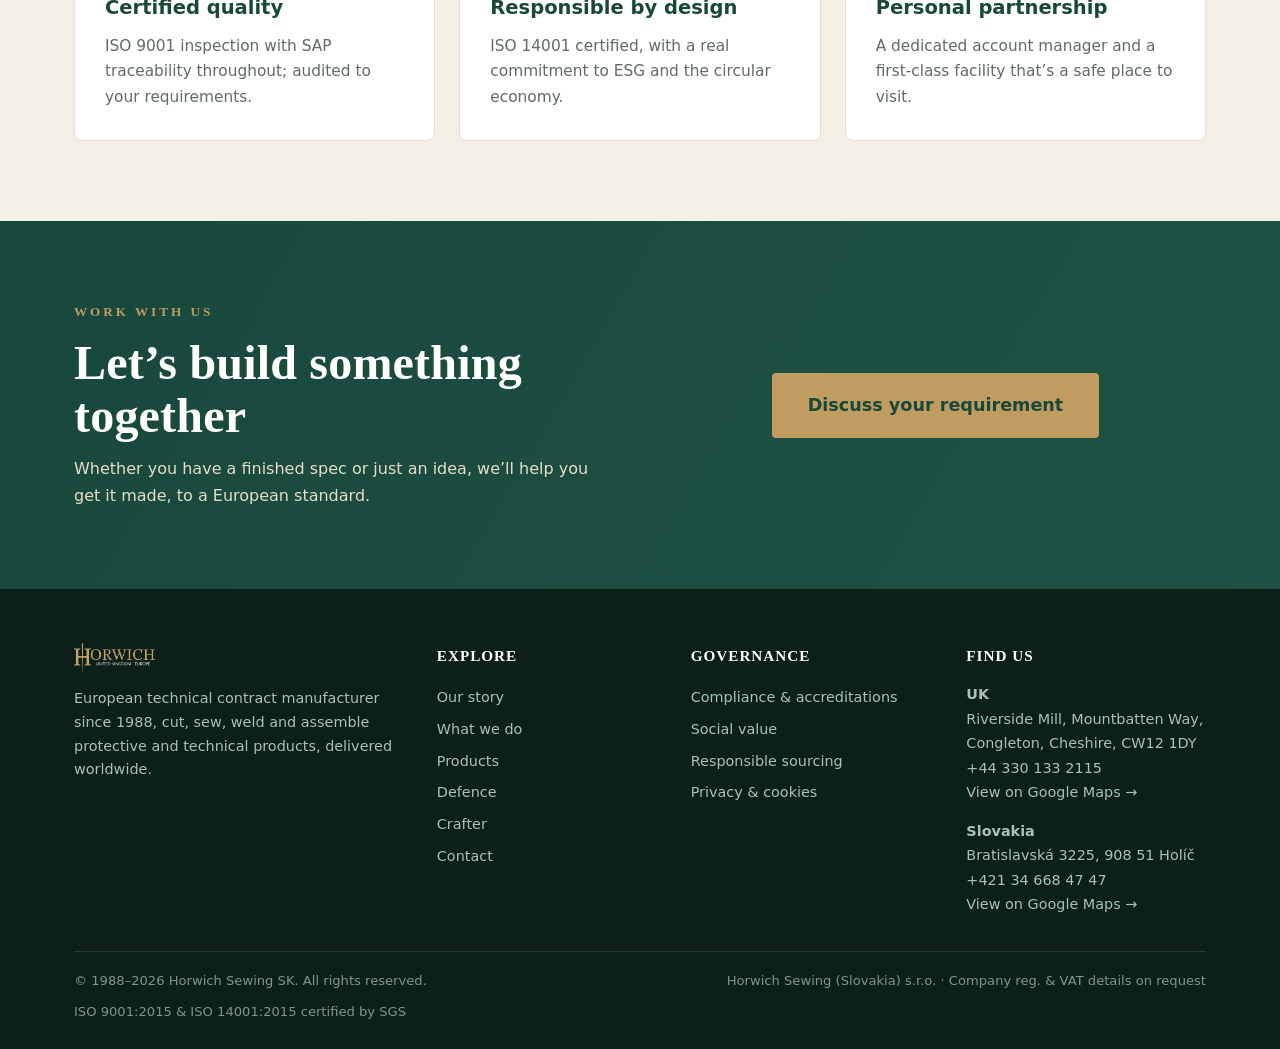
==== commit af679882: "Eurosatory 2026: landing + thank-you pages, live Netlify forms, rebuilt capability statement, Kimber" ====
--- a/about.html
+++ b/about.html
@@ -1,13 +1,15 @@
 <!DOCTYPE html>
-<html lang="en">
+<html lang="en-GB">
 <head>
 <meta charset="UTF-8">
 <meta name="viewport" content="width=device-width, initial-scale=1.0">
 <meta http-equiv="Content-Security-Policy" content="default-src 'self'; script-src 'self' 'unsafe-inline'; style-src 'self' 'unsafe-inline' https://fonts.googleapis.com; font-src 'self' https://fonts.gstatic.com; img-src 'self' data:; media-src 'self'; object-src 'none'; base-uri 'self'; form-action 'self'; upgrade-insecure-requests">
 <meta name="referrer" content="strict-origin-when-cross-origin">
 <title>Our Story · Horwich Sewing SK</title>
-<meta name="description" content="An owner-led European technical manufacturer since 1988. From Kimberley-Clark’s PPE producer to a 2019 management buyout, the Horwich Sewing SK story.">
+<meta name="description" content="An owner-led European technical manufacturer since 1988. From Kimberly-Clark’s PPE producer to a 2019 management buyout, the Horwich Sewing SK story.">
 <link rel="icon" href="assets/favicon.jpg">
+<link rel="preconnect" href="https://fonts.googleapis.com">
+<link rel="preconnect" href="https://fonts.gstatic.com" crossorigin>
 <link rel="stylesheet" href="styles.css">
 <link rel="canonical" href="https://www.horwichsewingsk.com/about.html">
 <meta name="robots" content="index, follow, max-image-preview:large, max-snippet:-1">
@@ -15,15 +17,19 @@
 <meta property="og:type" content="website">
 <meta property="og:site_name" content="Horwich Sewing SK">
 <meta property="og:title" content="Our Story · Horwich Sewing SK">
-<meta property="og:description" content="An owner-led European technical manufacturer since 1988. From Kimberley-Clark’s PPE producer to a 2019 management buyout, the Horwich Sewing SK story.">
+<meta property="og:description" content="An owner-led European technical manufacturer since 1988. From Kimberly-Clark’s PPE producer to a 2019 management buyout, the Horwich Sewing SK story.">
 <meta property="og:url" content="https://www.horwichsewingsk.com/about.html">
 <meta property="og:image" content="https://www.horwichsewingsk.com/assets/og-image.png">
+<meta property="og:image:width" content="1200">
+<meta property="og:image:height" content="630">
+<meta property="og:image:alt" content="Horwich Sewing SK, European technical contract manufacturer">
 <meta property="og:locale" content="en_GB">
 <meta name="twitter:card" content="summary_large_image">
 <meta name="twitter:title" content="Our Story · Horwich Sewing SK">
-<meta name="twitter:description" content="An owner-led European technical manufacturer since 1988. From Kimberley-Clark’s PPE producer to a 2019 management buyout, the Horwich Sewing SK story.">
+<meta name="twitter:description" content="An owner-led European technical manufacturer since 1988. From Kimberly-Clark’s PPE producer to a 2019 management buyout, the Horwich Sewing SK story.">
 <meta name="twitter:image" content="https://www.horwichsewingsk.com/assets/og-image.png">
-<script type="application/ld+json">{"@context": "https://schema.org", "@type": "Organization", "name": "Horwich Sewing SK", "legalName": "Horwich Sewing (Slovakia) s.r.o.", "url": "https://www.horwichsewingsk.com/", "logo": "https://www.horwichsewingsk.com/assets/horwich-logo.png", "image": "https://www.horwichsewingsk.com/assets/og-image.png", "description": "European technical contract manufacturer since 1988. Protective and technical garments and sewn products: cut, sewn, high-frequency and ultrasonic welded, taped and assembled to specification. ISO 9001 and 14001 certified, delivered worldwide.", "foundingDate": "1988", "email": "info@horwichsewingsk.com", "areaServed": "Worldwide", "sameAs": ["https://craftercollection.com"], "knowsAbout": ["Technical contract manufacturing", "Protective clothing", "PPE", "Fire-protective garments", "Chemical protective clothing", "High-frequency and ultrasonic welding", "Taped seams", "Workwear", "Cut make and trim", "Technical textiles"], "address": [{"@type": "PostalAddress", "streetAddress": "Riverside Mill, Mountbatten Way", "addressLocality": "Congleton", "addressRegion": "Cheshire", "postalCode": "CW12 1DY", "addressCountry": "GB"}, {"@type": "PostalAddress", "streetAddress": "Bratislavská 3225", "addressLocality": "Holíč", "postalCode": "908 51", "addressCountry": "SK"}], "contactPoint": [{"@type": "ContactPoint", "telephone": "+44 330 133 2115", "contactType": "sales", "areaServed": "GB", "email": "info@horwichsewingsk.com"}, {"@type": "ContactPoint", "telephone": "+421 34 668 47 47", "contactType": "sales", "areaServed": "SK"}]}</script>
+<meta name="twitter:image:alt" content="Horwich Sewing SK, European technical contract manufacturer">
+<script type="application/ld+json">{"@context":"https://schema.org","@graph":[{"@type":"Organization","@id":"https://www.horwichsewingsk.com/#organization","name":"Horwich Sewing SK","legalName":"Horwich Sewing (Slovakia) s.r.o.","url":"https://www.horwichsewingsk.com/","logo":"https://www.horwichsewingsk.com/assets/horwich-logo.png","image":"https://www.horwichsewingsk.com/assets/og-image.png","description":"European technical contract manufacturer since 1988. Protective and technical garments and sewn products: cut, sewn, high-frequency and ultrasonic welded, taped and assembled to specification. ISO 9001 and 14001 certified, delivered worldwide.","foundingDate":"1988","slogan":"First-class service, every time.","email":"info@horwichsewingsk.com","areaServed":"Worldwide","sameAs":["https://craftercollection.com"],"knowsAbout":["Technical contract manufacturing","Protective clothing","PPE","Fire-protective garments","Chemical protective clothing","High-frequency and ultrasonic welding","Taped seams","Workwear","Cut make and trim","Technical textiles"],"hasCertification":[{"@type":"Certification","name":"ISO 9001:2015","certificationIdentification":"SK17/2706","issuedBy":{"@type":"Organization","name":"SGS"}},{"@type":"Certification","name":"ISO 14001:2015","certificationIdentification":"SK23/00000132","issuedBy":{"@type":"Organization","name":"SGS"}}],"address":[{"@type":"PostalAddress","streetAddress":"Riverside Mill, Mountbatten Way","addressLocality":"Congleton","addressRegion":"Cheshire","postalCode":"CW12 1DY","addressCountry":"GB"},{"@type":"PostalAddress","streetAddress":"Bratislavská 3225","addressLocality":"Holíč","postalCode":"908 51","addressCountry":"SK"}],"contactPoint":[{"@type":"ContactPoint","telephone":"+44 330 133 2115","contactType":"sales","areaServed":"GB","email":"info@horwichsewingsk.com"},{"@type":"ContactPoint","telephone":"+421 34 668 47 47","contactType":"sales","areaServed":"SK"}]},{"@type":"WebSite","@id":"https://www.horwichsewingsk.com/#website","name":"Horwich Sewing SK","url":"https://www.horwichsewingsk.com/","publisher":{"@id":"https://www.horwichsewingsk.com/#organization"},"inLanguage":"en-GB"},{"@type":"AboutPage","@id":"https://www.horwichsewingsk.com/about.html#webpage","url":"https://www.horwichsewingsk.com/about.html","name":"Our Story · Horwich Sewing SK","description":"An owner-led European technical manufacturer since 1988. From Kimberly-Clark’s PPE producer to a 2019 management buyout, the Horwich Sewing SK story.","isPartOf":{"@id":"https://www.horwichsewingsk.com/#website"},"about":{"@id":"https://www.horwichsewingsk.com/#organization"},"inLanguage":"en-GB","primaryImageOfPage":"https://www.horwichsewingsk.com/assets/og-image.png","breadcrumb":{"@id":"https://www.horwichsewingsk.com/about.html#breadcrumb"}},{"@type":"BreadcrumbList","@id":"https://www.horwichsewingsk.com/about.html#breadcrumb","itemListElement":[{"@type":"ListItem","position":1,"name":"Home","item":"https://www.horwichsewingsk.com/"},{"@type":"ListItem","position":2,"name":"Our story","item":"https://www.horwichsewingsk.com/about.html"}]}]}</script>
 </head>
 <body>
 <div class="notice">DRAFT PROTOTYPE, multi-page site built from your brief. Image areas are placeholders for your photo shoot.</div>
@@ -62,7 +68,7 @@
     <div>
       <div class="eyebrow">Our story</div>
       <h2 style="font-size:clamp(1.9rem,4vw,2.6rem);color:var(--green);font-weight:700;margin-bottom:18px">From one customer to a European partner</h2>
-      <p>Horwich Sewing began in 1988 as a specialist producing short-life protective garments, manufacturing the complete PPE range for <strong>Kimberley-Clark</strong>, the global hygiene and personal-care leader. We built every part of our operation around delivering them a first-class service.</p>
+      <p>Horwich Sewing began in 1988 as a specialist producing short-life protective garments, manufacturing the complete PPE range for <strong>Kimberly-Clark</strong>, the global hygiene and personal-care leader. We built every part of our operation around delivering them a first-class service.</p>
       <p>When cost pressures meant production had to move, we relocated to Slovakia rather than the Far East, keeping European quality, oversight and quick response within reach of our customers. We later invested in computerised cutting, flexible working systems and machinery for woven workwear, broadening well beyond a single contract.</p>
       <p>By 2019 the business had been through difficult years. That August, two of the company’s own managers, <strong>Albert and Lenka</strong>, bought it, determined to rebuild it the right way.</p>
     </div>
@@ -75,7 +81,7 @@
   <div class="wrap">
     <div class="head"><div class="eyebrow">Milestones</div><h2>Our journey</h2></div>
     <div class="timeline">
-      <div class="tl"><h4>1988: Founded</h4><p>Established to cut, sew and pack short-life protective garments, producing Kimberley-Clark’s complete PPE range.</p></div>
+      <div class="tl"><h4>1988: Founded</h4><p>Established to cut, sew and pack short-life protective garments, producing Kimberly-Clark’s complete PPE range.</p></div>
       <div class="tl"><h4>1990s: A European move</h4><p>Relocated production to Slovakia to stay competitive, keeping quality and quick response close to customers rather than offshoring to Asia.</p></div>
       <div class="tl"><h4>2000s: Broadening out</h4><p>Investment in a new factory, computerised cutting, flexible systems and woven-workwear machinery, and new contract customers.</p></div>
       <div class="tl"><h4>August 2019: Management buyout</h4><p>Albert and Lenka acquired the business, bringing a clear ethos: a great place to work, first-class service, and growth through flexible production.</p></div>
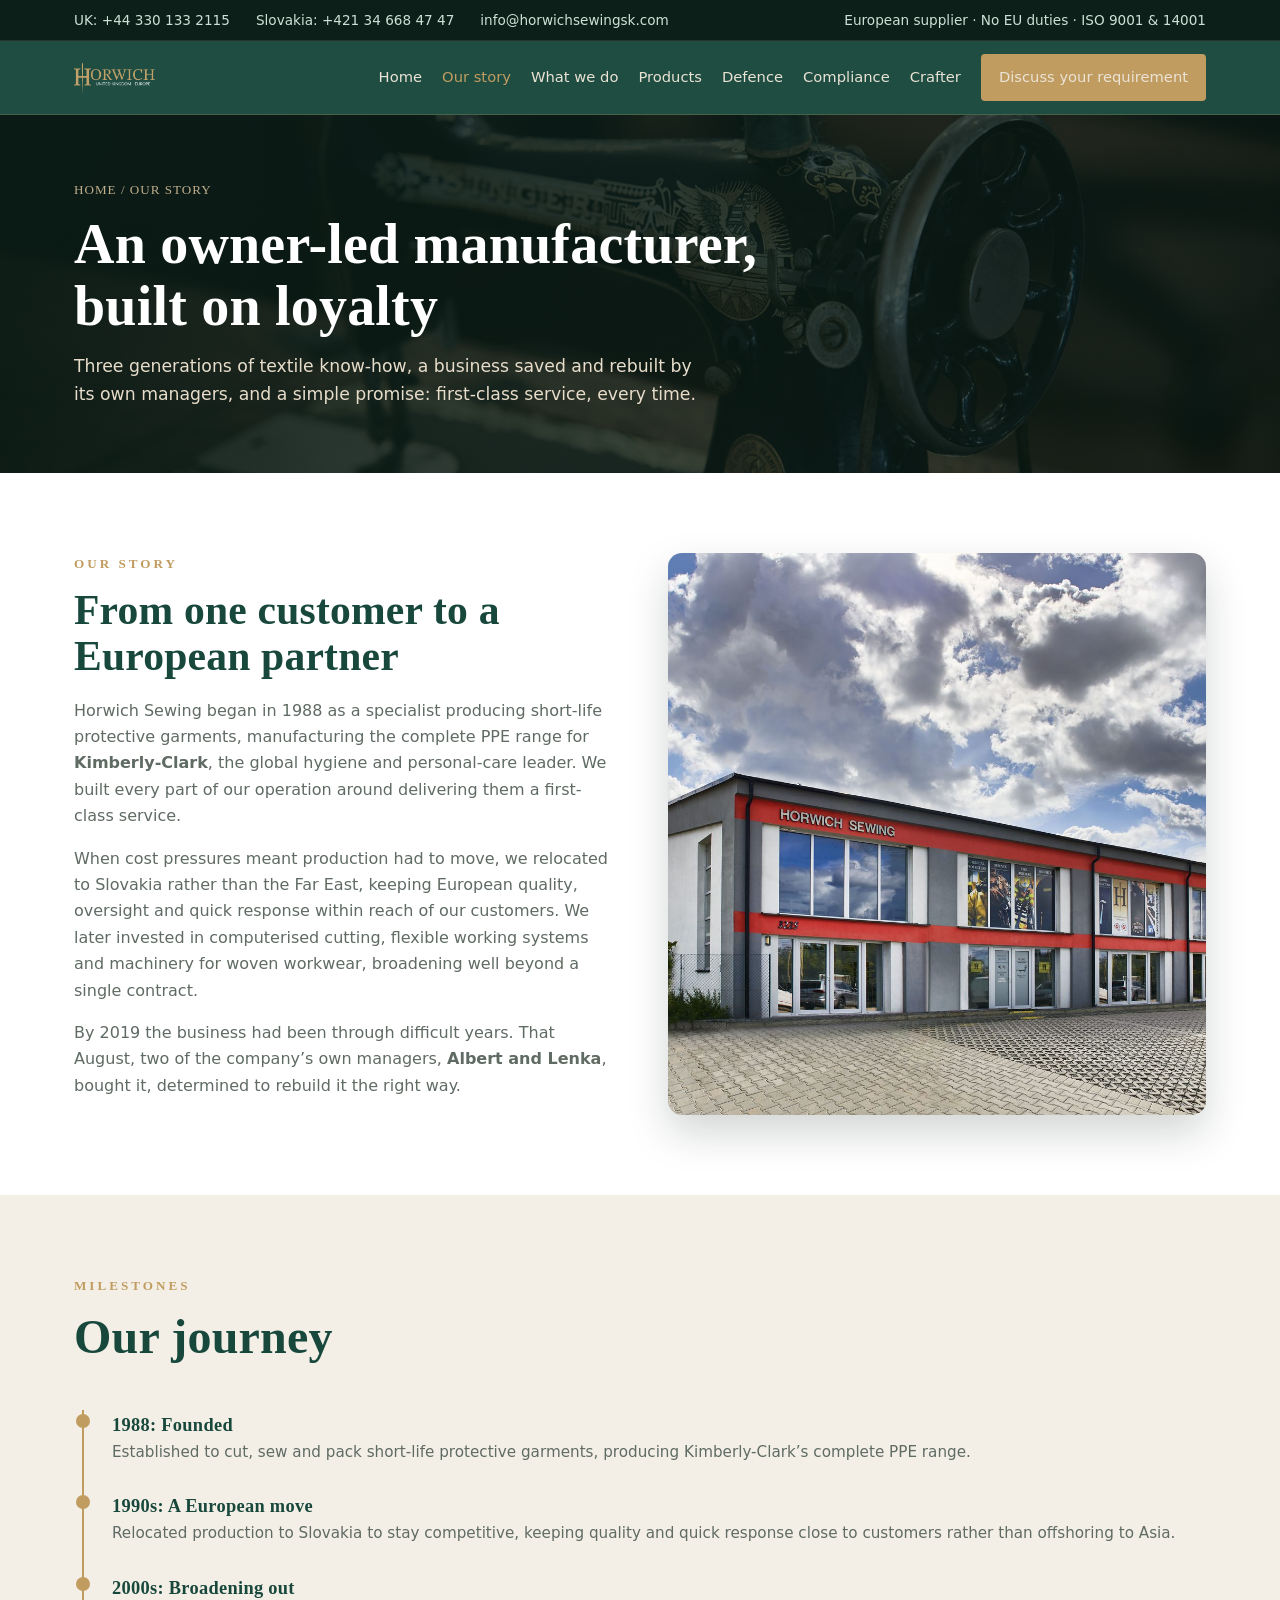
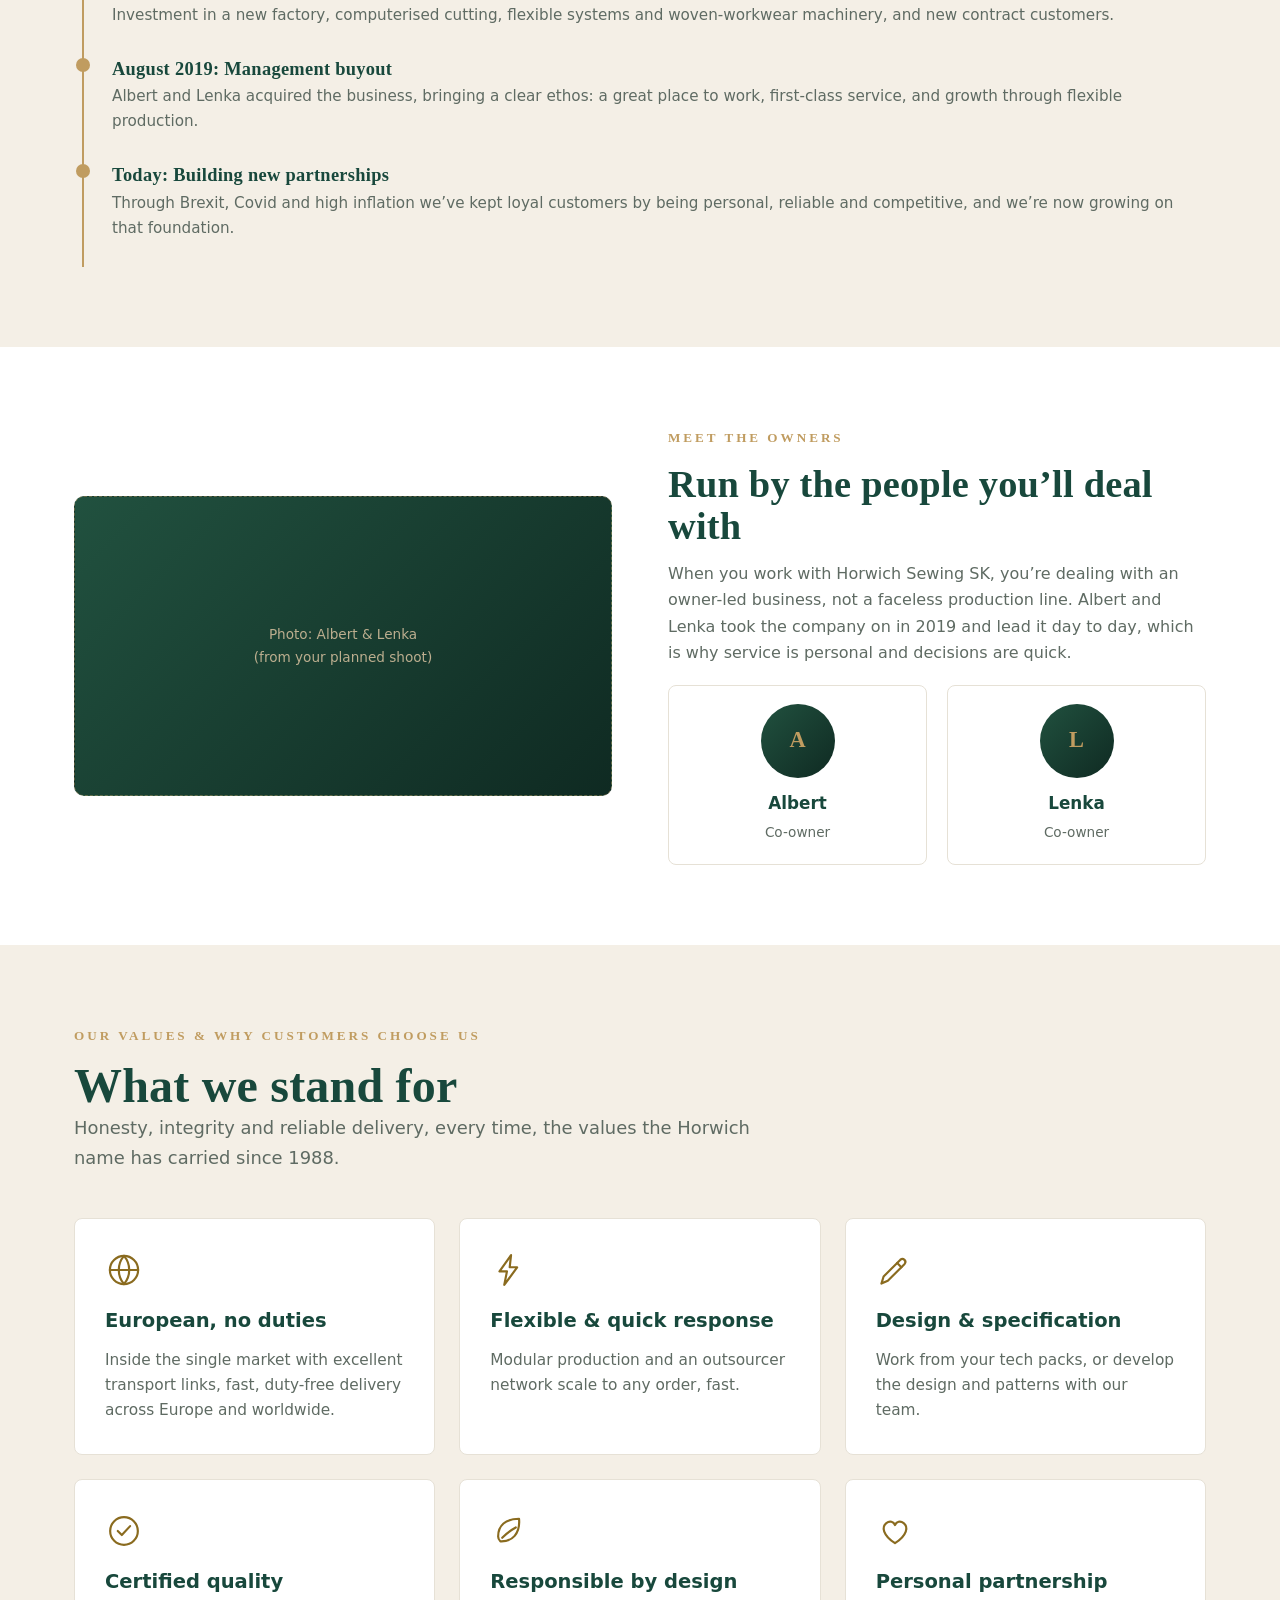
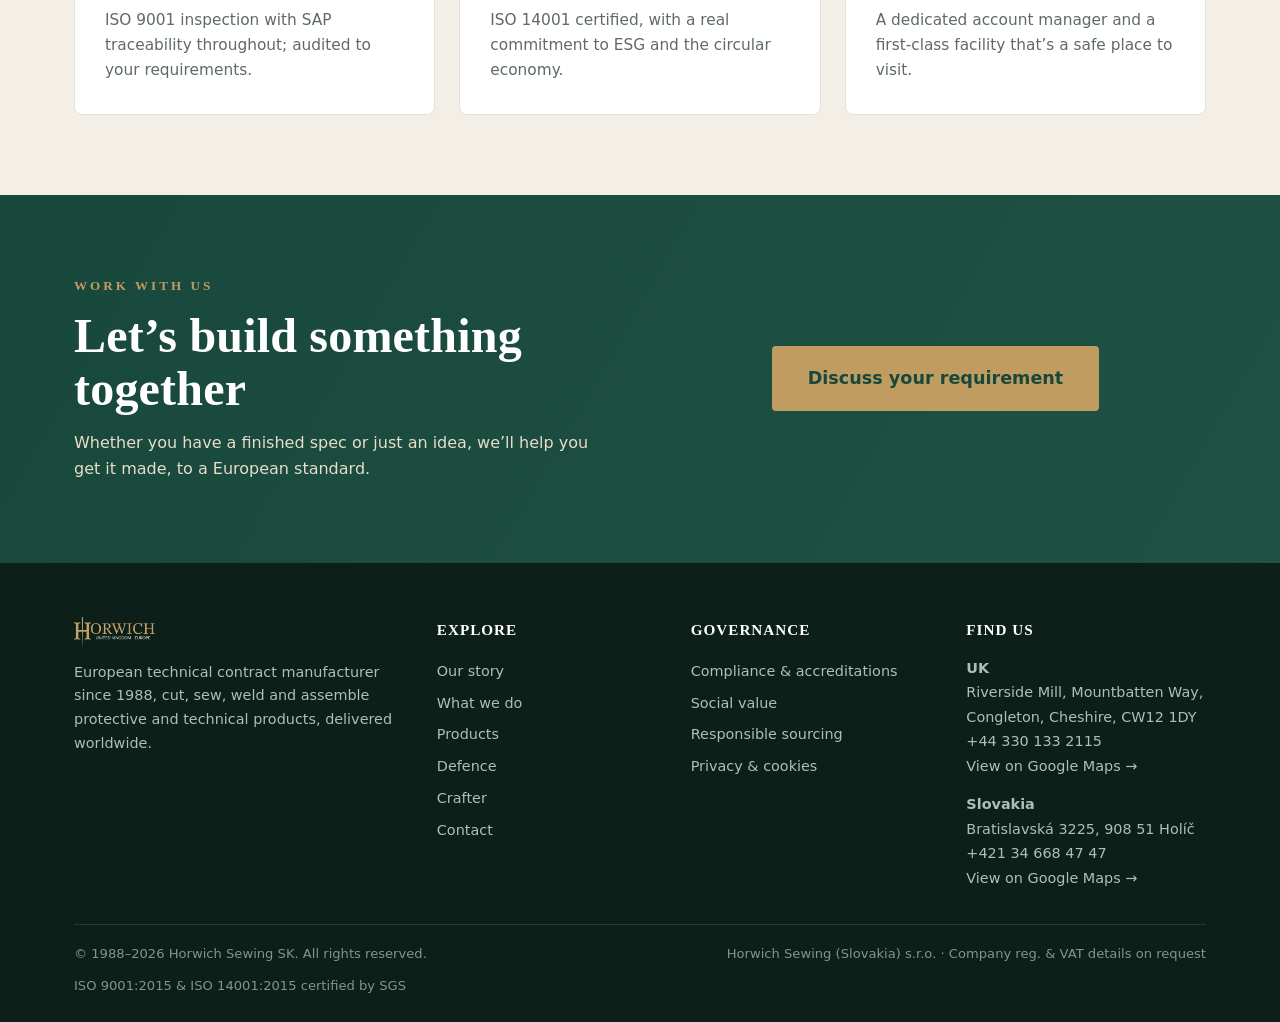
==== commit 3c459ebb: "Go-live: remove DRAFT PROTOTYPE banners from all pages; set privacy last-updated date" ====
--- a/about.html
+++ b/about.html
@@ -32,7 +32,6 @@
 <script type="application/ld+json">{"@context":"https://schema.org","@graph":[{"@type":"Organization","@id":"https://www.horwichsewingsk.com/#organization","name":"Horwich Sewing SK","legalName":"Horwich Sewing (Slovakia) s.r.o.","url":"https://www.horwichsewingsk.com/","logo":"https://www.horwichsewingsk.com/assets/horwich-logo.png","image":"https://www.horwichsewingsk.com/assets/og-image.png","description":"European technical contract manufacturer since 1988. Protective and technical garments and sewn products: cut, sewn, high-frequency and ultrasonic welded, taped and assembled to specification. ISO 9001 and 14001 certified, delivered worldwide.","foundingDate":"1988","slogan":"First-class service, every time.","email":"info@horwichsewingsk.com","areaServed":"Worldwide","sameAs":["https://craftercollection.com"],"knowsAbout":["Technical contract manufacturing","Protective clothing","PPE","Fire-protective garments","Chemical protective clothing","High-frequency and ultrasonic welding","Taped seams","Workwear","Cut make and trim","Technical textiles"],"hasCertification":[{"@type":"Certification","name":"ISO 9001:2015","certificationIdentification":"SK17/2706","issuedBy":{"@type":"Organization","name":"SGS"}},{"@type":"Certification","name":"ISO 14001:2015","certificationIdentification":"SK23/00000132","issuedBy":{"@type":"Organization","name":"SGS"}}],"address":[{"@type":"PostalAddress","streetAddress":"Riverside Mill, Mountbatten Way","addressLocality":"Congleton","addressRegion":"Cheshire","postalCode":"CW12 1DY","addressCountry":"GB"},{"@type":"PostalAddress","streetAddress":"Bratislavská 3225","addressLocality":"Holíč","postalCode":"908 51","addressCountry":"SK"}],"contactPoint":[{"@type":"ContactPoint","telephone":"+44 330 133 2115","contactType":"sales","areaServed":"GB","email":"info@horwichsewingsk.com"},{"@type":"ContactPoint","telephone":"+421 34 668 47 47","contactType":"sales","areaServed":"SK"}]},{"@type":"WebSite","@id":"https://www.horwichsewingsk.com/#website","name":"Horwich Sewing SK","url":"https://www.horwichsewingsk.com/","publisher":{"@id":"https://www.horwichsewingsk.com/#organization"},"inLanguage":"en-GB"},{"@type":"AboutPage","@id":"https://www.horwichsewingsk.com/about.html#webpage","url":"https://www.horwichsewingsk.com/about.html","name":"Our Story · Horwich Sewing SK","description":"An owner-led European technical manufacturer since 1988. From Kimberly-Clark’s PPE producer to a 2019 management buyout, the Horwich Sewing SK story.","isPartOf":{"@id":"https://www.horwichsewingsk.com/#website"},"about":{"@id":"https://www.horwichsewingsk.com/#organization"},"inLanguage":"en-GB","primaryImageOfPage":"https://www.horwichsewingsk.com/assets/og-image.png","breadcrumb":{"@id":"https://www.horwichsewingsk.com/about.html#breadcrumb"}},{"@type":"BreadcrumbList","@id":"https://www.horwichsewingsk.com/about.html#breadcrumb","itemListElement":[{"@type":"ListItem","position":1,"name":"Home","item":"https://www.horwichsewingsk.com/"},{"@type":"ListItem","position":2,"name":"Our story","item":"https://www.horwichsewingsk.com/about.html"}]}]}</script>
 </head>
 <body>
-<div class="notice">DRAFT PROTOTYPE, multi-page site built from your brief. Image areas are placeholders for your photo shoot.</div>
 
 <div class="topbar"><div class="wrap">
   <a href="tel:+443301332115">UK: +44 330 133 2115</a>
